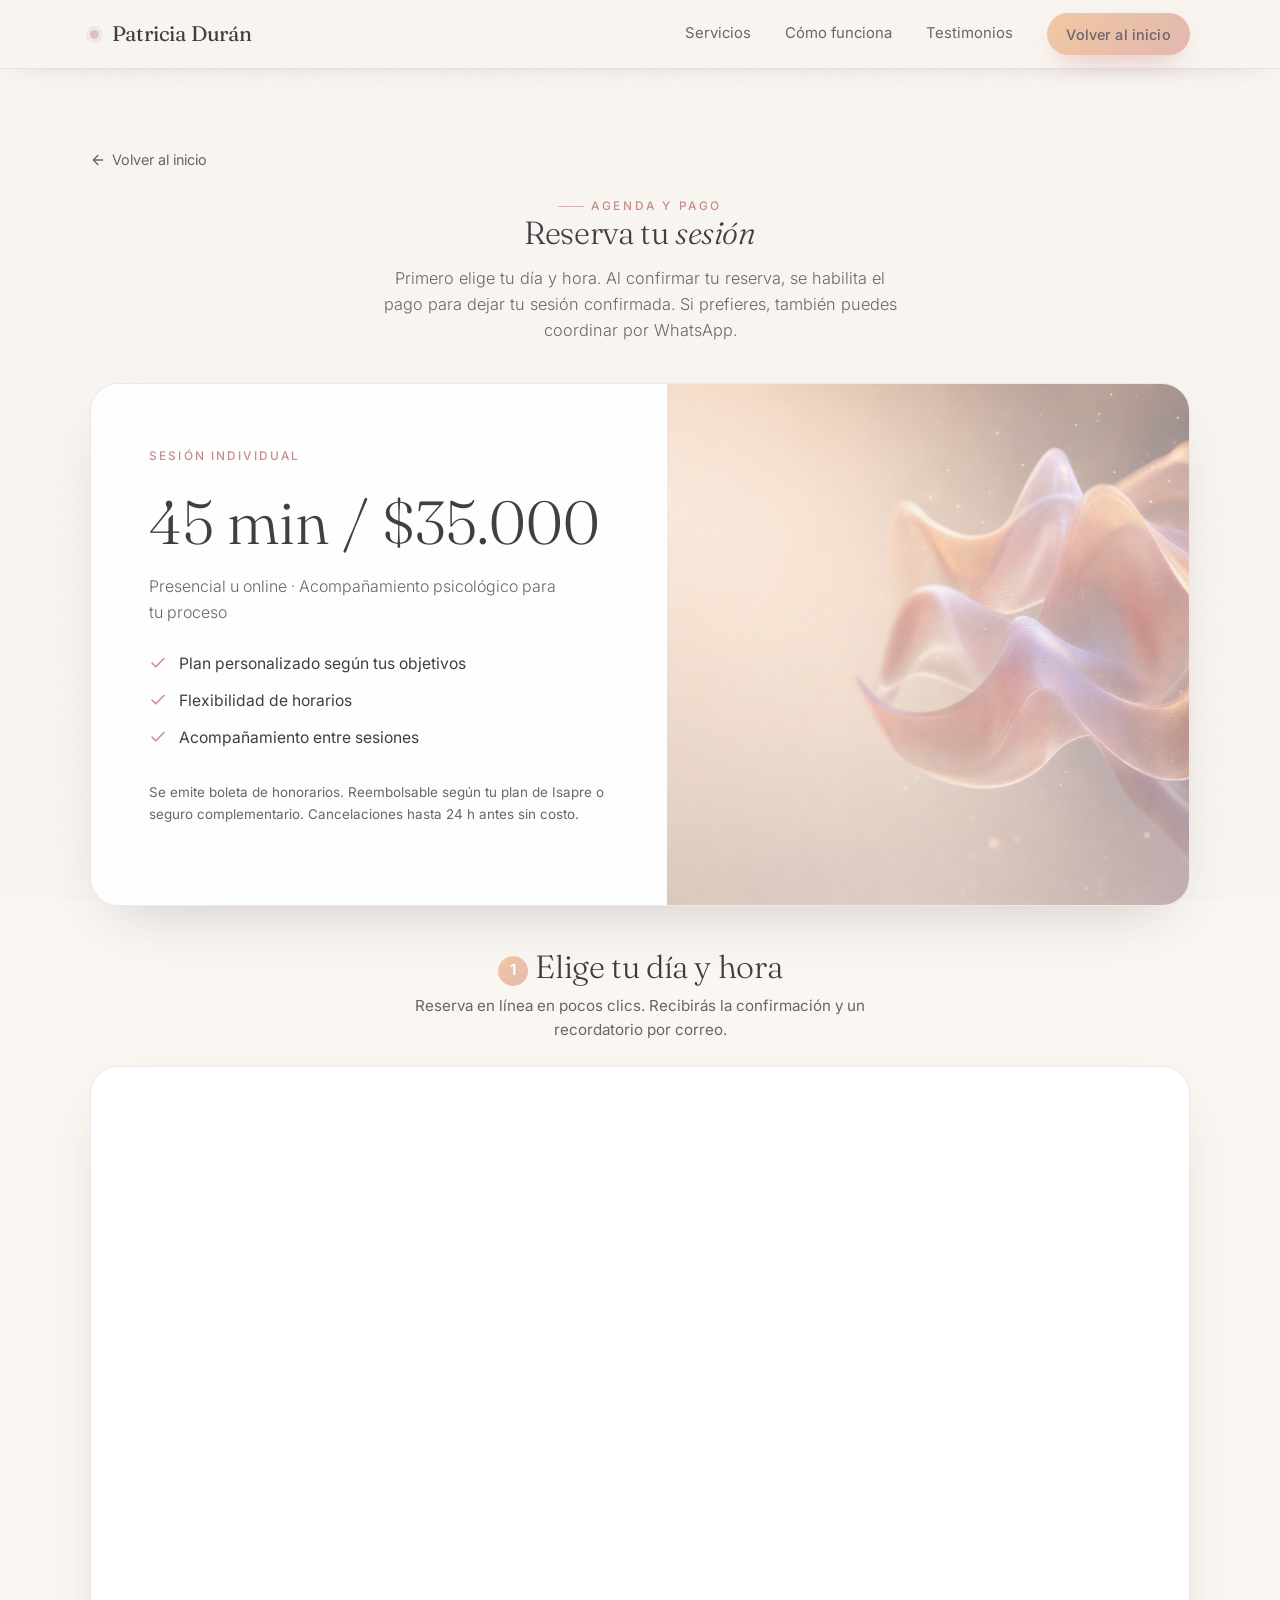
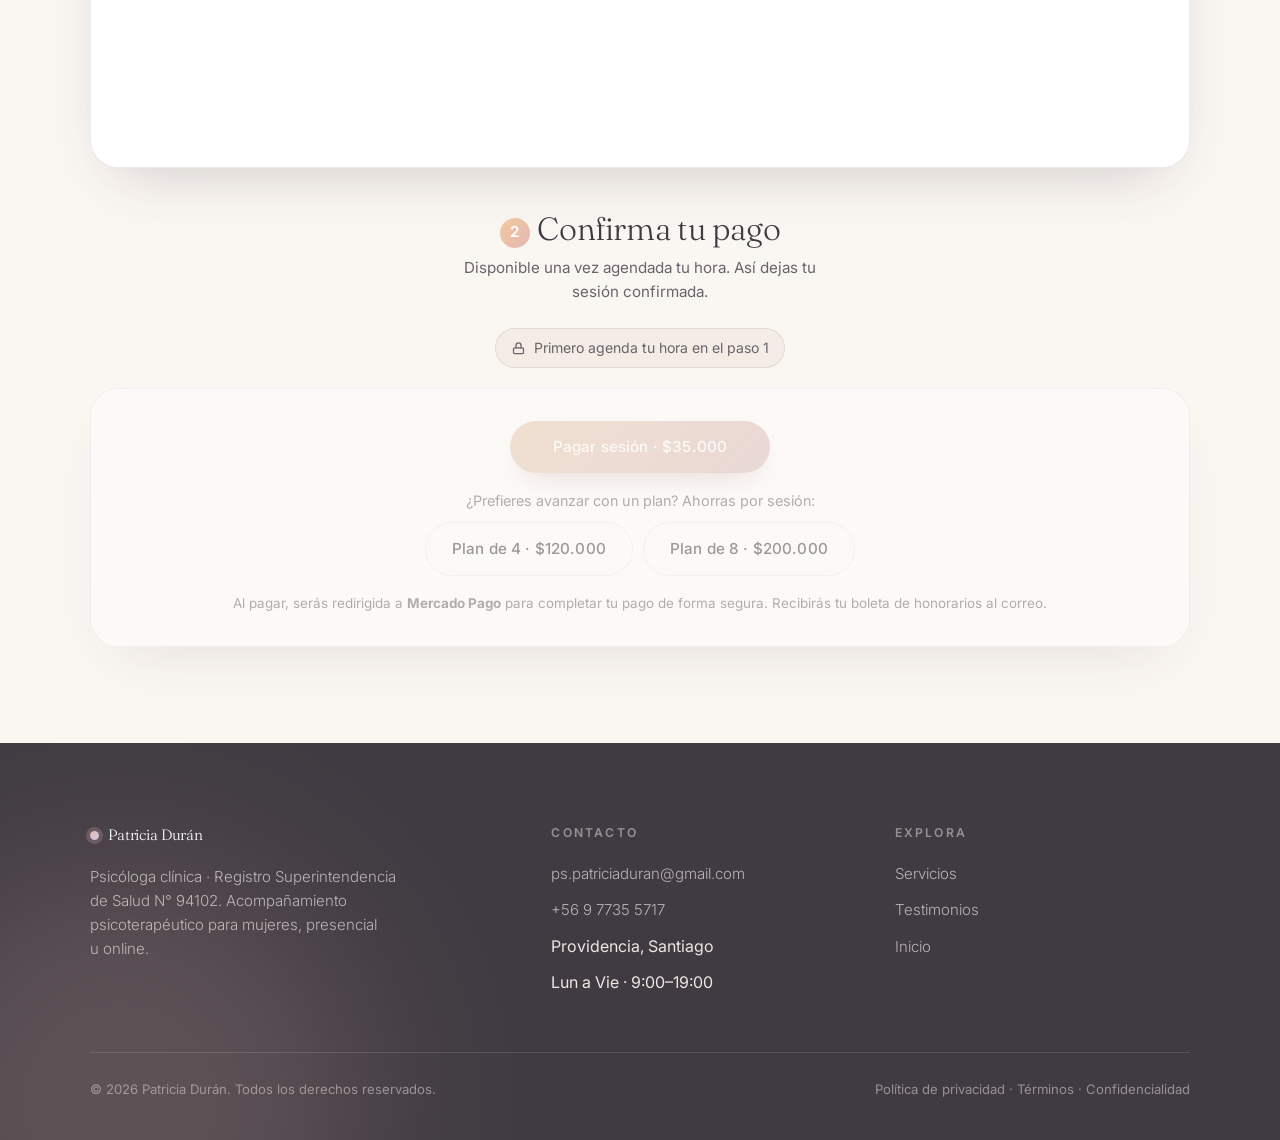
==== pago/index.html @ 0def1292 "Actualizar enlaces de Cal.com a las cuentas reales de Patricia - Home: sesión exploratoria -> patric" ====
<!DOCTYPE html>
<html lang="es">
<head>
<meta charset="UTF-8" />
<meta name="viewport" content="width=device-width, initial-scale=1.0" />
<title>Agenda y paga tu sesión · Patricia Durán — Psicóloga</title>
<meta name="description" content="Reserva tu sesión con Patricia Durán: primero eliges día y hora, y al confirmar se habilita el pago en línea de forma segura." />
<meta name="author" content="Patricia Durán" />
<meta property="og:type" content="website" />
<meta property="og:title" content="Agenda y paga tu sesión · Patricia Durán" />
<meta property="og:description" content="Primero agendas tu hora y luego completas el pago, de forma segura." />
<meta property="og:image" content="../assets/hero.png" />
<meta property="og:locale" content="es_ES" />
<meta name="theme-color" content="#FAF6F2" />
<link rel="icon" type="image/png" href="../assets/favicon.png" />
<link rel="apple-touch-icon" href="../assets/favicon.png" />

<link rel="preconnect" href="https://fonts.googleapis.com" />
<link rel="preconnect" href="https://fonts.gstatic.com" crossorigin />
<link href="https://fonts.googleapis.com/css2?family=Fraunces:ital,opsz,wght@0,9..144,300;0,9..144,400;0,9..144,500;1,9..144,300;1,9..144,400&family=Inter:wght@300;400;500;600&display=swap" rel="stylesheet" />

<link rel="stylesheet" href="../assets/styles.css" />
<style>
  /* --- específico de la página de agenda/pago --- */
  .pago-main{padding-top:148px;padding-bottom:96px;min-height:70vh}
  .pago-main .center-col{margin-bottom:8px}
  .back-link{display:inline-flex;align-items:center;gap:.4em;font-size:.9rem;color:var(--carbon-soft);margin-bottom:18px}
  .back-link:hover{color:var(--rosa-profundo)}
  .step-badge{display:inline-flex;align-items:center;justify-content:center;width:30px;height:30px;border-radius:50%;background:linear-gradient(135deg,var(--durazno),var(--rosa-sereno));color:#fff;font-family:var(--sans);font-weight:600;font-size:.95rem;margin-right:.5em;vertical-align:middle}
  .cal-inline{min-width:320px;height:700px}
  @media(max-width:760px){.cal-inline{height:760px}}

  .pay-box{border:1px solid var(--line);border-radius:var(--r-lg);background:#fff;box-shadow:var(--shadow);padding:32px 26px;text-align:center;display:flex;flex-direction:column;align-items:center;gap:14px}
  .pay-box .btn{min-width:260px}
  .pay-box .price-note{margin-top:2px}
  .pay-fallback{display:flex;flex-direction:column;align-items:center;gap:14px}
  .pay-fallback .cal-ico{width:58px;height:58px;border-radius:50%;display:flex;align-items:center;justify-content:center;background:var(--crema);border:1px solid var(--line);color:var(--rosa-profundo)}
  .pay-fallback p{max-width:44ch;color:var(--carbon-soft);margin:0}
  .pay-plans{display:none;flex-direction:column;gap:10px;align-items:center;margin-top:2px}
  .pay-plans-title{font-size:.9rem;color:var(--carbon-soft);margin:0}
  .pay-plans-btns{display:flex;gap:10px;flex-wrap:wrap;justify-content:center}
  .pay-plans-btns .btn{min-width:auto}

  /* candado: el paso 2 se habilita al agendar */
  .lock-note{display:inline-flex;align-items:center;gap:.5em;font-size:.88rem;color:var(--carbon-soft);background:var(--crema-2);border:1px solid var(--line);border-radius:999px;padding:.55em 1.1em;margin-bottom:16px}
  .ok-note{display:none;align-items:center;gap:.5em;font-size:.92rem;color:#3f7d57;background:rgba(63,125,87,.08);border:1px solid rgba(63,125,87,.3);border-radius:999px;padding:.55em 1.1em;margin-bottom:16px}
  .is-locked .pay-box{opacity:.5;filter:grayscale(.35);pointer-events:none;user-select:none;transition:opacity .5s ease,filter .5s ease}
  .pay-box{transition:opacity .5s ease,filter .5s ease}
</style>
</head>
<body>

<!-- ============ NAVBAR ============ -->
<nav class="nav scrolled" id="nav" aria-label="Navegación principal">
  <div class="wrap nav-inner">
    <a class="logo" href="../" aria-label="Patricia Durán, inicio"><span class="dot" aria-hidden="true"></span>Patricia Durán</a>
    <div class="nav-links" id="navLinks">
      <a href="../#servicios">Servicios</a>
      <a href="../#como">Cómo funciona</a>
      <a href="../#testimonios">Testimonios</a>
      <a href="../" class="btn btn-primary">Volver al inicio</a>
    </div>
    <a href="../" class="btn btn-primary nav-cta-mobile" style="padding:.6em 1.2em;font-size:.85rem">Inicio</a>
    <button class="nav-toggle" id="navToggle" aria-label="Abrir menú" aria-expanded="false" aria-controls="navLinks">
      <svg width="22" height="22" viewBox="0 0 24 24" fill="none" stroke="currentColor" stroke-width="1.6" stroke-linecap="round"><path d="M3 6h18M3 12h18M3 18h18"/></svg>
    </button>
  </div>
</nav>

<!-- ============ AGENDA + PAGO ============ -->
<main class="section pago-main" id="top">
  <div class="wrap">
    <a class="back-link" href="../">
      <svg width="16" height="16" viewBox="0 0 24 24" fill="none" stroke="currentColor" stroke-width="2" stroke-linecap="round" stroke-linejoin="round"><path d="M19 12H5M12 19l-7-7 7-7"/></svg>
      Volver al inicio
    </a>
    <div class="center-col">
      <span class="eyebrow">Agenda y pago</span>
      <h1>Reserva tu <em>sesión</em></h1>
      <p class="plans-intro" style="margin-top:14px">Primero elige tu día y hora. Al confirmar tu reserva, se habilita el pago para dejar tu sesión confirmada. Si prefieres, también puedes coordinar por WhatsApp.</p>
    </div>

    <!-- Resumen de la sesión -->
    <div class="price-card" style="margin-top:40px">
      <div class="price-body">
        <span class="tag" style="font-size:.74rem;letter-spacing:.18em;text-transform:uppercase;color:var(--rosa-profundo);font-weight:500">Sesión individual</span>
        <div class="amt"><b>45 min / $35.000</b></div>
        <p class="sub">Presencial u online · Acompañamiento psicológico para tu proceso</p>
        <ul>
          <li><svg width="18" height="18" viewBox="0 0 24 24" fill="none" stroke="currentColor" stroke-width="2" stroke-linecap="round" stroke-linejoin="round"><path d="M20 6 9 17l-5-5"/></svg>Plan personalizado según tus objetivos</li>
          <li><svg width="18" height="18" viewBox="0 0 24 24" fill="none" stroke="currentColor" stroke-width="2" stroke-linecap="round" stroke-linejoin="round"><path d="M20 6 9 17l-5-5"/></svg>Flexibilidad de horarios</li>
          <li><svg width="18" height="18" viewBox="0 0 24 24" fill="none" stroke="currentColor" stroke-width="2" stroke-linecap="round" stroke-linejoin="round"><path d="M20 6 9 17l-5-5"/></svg>Acompañamiento entre sesiones</li>
        </ul>
        <p class="price-note">Se emite boleta de honorarios. Reembolsable según tu plan de Isapre o seguro complementario. Cancelaciones hasta 24 h antes sin costo.</p>
      </div>
      <div class="price-media">
        <img src="../assets/hero.png" alt="Detalle de textura suave en tonos rosa y lavanda" loading="lazy" />
        <div class="veil" aria-hidden="true"></div>
      </div>
    </div>

    <!-- Paso 1: agendar -->
    <div class="cal-block" id="calendario">
      <h3><span class="step-badge">1</span>Elige tu día y hora</h3>
      <p class="cal-sub">Reserva en línea en pocos clics. Recibirás la confirmación y un recordatorio por correo.</p>
      <div class="cal-shell">
        <!-- El calendario de Cal.com se inserta aquí cuando CAL_LINK está configurada -->
        <div id="calInline" class="cal-inline"></div>
        <div id="calFallback" class="cal-placeholder">
          <span class="cal-ico" aria-hidden="true">
            <svg width="26" height="26" viewBox="0 0 24 24" fill="none" stroke="currentColor" stroke-width="1.6" stroke-linecap="round" stroke-linejoin="round"><rect x="3" y="4.5" width="18" height="16" rx="2.5"/><path d="M3 9h18M8 2.5v4M16 2.5v4"/></svg>
          </span>
          <p>Estamos terminando de habilitar la reserva en línea. Mientras tanto, escríbenos por WhatsApp y coordinamos tu hora con gusto.</p>
          <a href="https://wa.me/56977355717?text=Hola%2C%20me%20gustar%C3%ADa%20agendar%20una%20sesi%C3%B3n%20con%20Patricia" target="_blank" rel="noopener" class="btn btn-primary">Reservar por WhatsApp</a>
        </div>
      </div>
    </div>

    <!-- Paso 2: pagar (se habilita al agendar) -->
    <div class="cal-block is-locked" id="payStep">
      <h3><span class="step-badge">2</span>Confirma tu pago</h3>
      <p class="cal-sub">Disponible una vez agendada tu hora. Así dejas tu sesión confirmada.</p>

      <div class="center-col" style="margin-bottom:4px">
        <span class="lock-note" id="payLock" aria-live="polite">
          <svg width="15" height="15" viewBox="0 0 24 24" fill="none" stroke="currentColor" stroke-width="2" stroke-linecap="round" stroke-linejoin="round"><rect x="4" y="11" width="16" height="9" rx="2"/><path d="M8 11V7a4 4 0 0 1 8 0v4"/></svg>
          Primero agenda tu hora en el paso 1
        </span>
        <span class="ok-note" id="payUnlocked" aria-live="polite">
          <svg width="16" height="16" viewBox="0 0 24 24" fill="none" stroke="currentColor" stroke-width="2.2" stroke-linecap="round" stroke-linejoin="round"><path d="M20 6 9 17l-5-5"/></svg>
          ¡Hora reservada! Ahora completa tu pago.
        </span>
      </div>

      <div class="pay-box">
        <a id="payBtn" class="btn btn-primary" style="display:none" target="_blank" rel="noopener" aria-label="Pagar sesión individual de 35.000 pesos">Pagar sesión · $35.000</a>
        <div id="payPlans" class="pay-plans">
          <p class="pay-plans-title">¿Prefieres avanzar con un plan? Ahorras por sesión:</p>
          <div class="pay-plans-btns">
            <a id="payPlan4" class="btn btn-ghost" target="_blank" rel="noopener" aria-label="Pagar plan de 4 sesiones, 120.000 pesos">Plan de 4 · $120.000</a>
            <a id="payPlan8" class="btn btn-ghost" target="_blank" rel="noopener" aria-label="Pagar plan de 8 sesiones, 200.000 pesos">Plan de 8 · $200.000</a>
          </div>
        </div>
        <div id="payFallback" class="pay-fallback">
          <span class="cal-ico" aria-hidden="true">
            <svg width="26" height="26" viewBox="0 0 24 24" fill="none" stroke="currentColor" stroke-width="1.6" stroke-linecap="round" stroke-linejoin="round"><rect x="2.5" y="5" width="19" height="14" rx="2.5"/><path d="M2.5 9.5h19"/></svg>
          </span>
          <p>Estamos habilitando el pago en línea (Mercado Pago). Por ahora, coordina tu pago por WhatsApp y te enviamos los datos.</p>
          <a href="https://wa.me/56977355717?text=Hola%2C%20ya%20agend%C3%A9%20mi%20sesi%C3%B3n%20y%20quiero%20coordinar%20el%20pago%20con%20Patricia" target="_blank" rel="noopener" class="btn btn-primary">Coordinar pago por WhatsApp</a>
        </div>
        <p class="price-note">Al pagar, serás redirigida a <strong>Mercado Pago</strong> para completar tu pago de forma segura. Recibirás tu boleta de honorarios al correo.</p>
      </div>
    </div>

  </div>
</main>

<!-- ============ FOOTER ============ -->
<footer class="footer">
  <div class="glow" style="width:480px;height:480px;background:var(--rosa-sereno);bottom:-200px;left:-120px"></div>
  <div class="wrap">
    <div class="foot-grid">
      <div class="foot-col">
        <a class="logo" href="../"><span class="dot" aria-hidden="true"></span>Patricia Durán</a>
        <p style="max-width:34ch;margin-bottom:6px">Psicóloga clínica · Registro Superintendencia de Salud N° 94102. Acompañamiento psicoterapéutico para mujeres, presencial u online.</p>
      </div>
      <div class="foot-col">
        <h4>Contacto</h4>
        <ul>
          <li><a href="mailto:ps.patriciaduran@gmail.com">ps.patriciaduran@gmail.com</a></li>
          <li><a href="tel:+56977355717">+56 9 7735 5717</a></li>
          <li>Providencia, Santiago</li>
          <li>Lun a Vie · 9:00–19:00</li>
        </ul>
      </div>
      <div class="foot-col">
        <h4>Explora</h4>
        <ul>
          <li><a href="../#servicios">Servicios</a></li>
          <li><a href="../#testimonios">Testimonios</a></li>
          <li><a href="../">Inicio</a></li>
        </ul>
      </div>
    </div>
    <div class="foot-bottom">
      <span>© 2026 Patricia Durán. Todos los derechos reservados.</span>
      <span>Política de privacidad · Términos · Confidencialidad</span>
    </div>
  </div>
</footer>

<script>
(function(){
  /* ======================================================================
     CONFIGURACIÓN DE AGENDA Y PAGO  —  pega aquí los enlaces de Patricia
     ----------------------------------------------------------------------
     CAL_LINK : el "usuario/evento" de Cal.com de la SESIÓN de 45 min
                (SIN https://cal.com/) · ej: "patriciaduran/sesion-45min"
     PAY_URL  : enlace de pago en pesos (Mercado Pago / Flow / Khipu)
                ej: "https://mpago.la/xxxxxxx"
     FLUJO: la persona agenda primero; al confirmar la reserva se habilita
     el botón de pago automáticamente. Si CAL_LINK queda vacío, se muestra
     el respaldo por WhatsApp.
     ====================================================================== */
  var CAL_LINK  = "patricia-duran/sesion-individual";  // sesión de 45 min en Cal.com
  var PAY_URL   = "https://mpago.la/2dj81NJ";        // sesión individual $35.000
  var PAY_PLAN4 = "https://mpago.la/2D4fUy6";        // plan de 4 sesiones $120.000
  var PAY_PLAN8 = "https://mpago.la/2nVGSc8";        // plan de 8 sesiones $200.000

  /* ---- mobile menu ---- */
  var toggle = document.getElementById('navToggle');
  var links = document.getElementById('navLinks');
  if(toggle && links){
    toggle.addEventListener('click', function(){
      var open = links.classList.toggle('open');
      toggle.setAttribute('aria-expanded', open ? 'true':'false');
      toggle.setAttribute('aria-label', open ? 'Cerrar menú':'Abrir menú');
    });
    links.addEventListener('click', function(e){
      if(e.target.tagName === 'A'){ links.classList.remove('open'); toggle.setAttribute('aria-expanded','false'); }
    });
  }

  /* ---- elementos del paso de pago ---- */
  var payStep     = document.getElementById('payStep');
  var payBtn      = document.getElementById('payBtn');
  var payFallback = document.getElementById('payFallback');
  var payLock     = document.getElementById('payLock');
  var payUnlocked = document.getElementById('payUnlocked');

  var payPlans = document.getElementById('payPlans');
  var payPlan4 = document.getElementById('payPlan4');
  var payPlan8 = document.getElementById('payPlan8');

  function prepararPago(){
    // deja el botón de pago listo (o el respaldo por WhatsApp si no hay link)
    if(payBtn && PAY_URL){
      payBtn.href = PAY_URL;
      payBtn.style.display = '';
      if(payFallback) payFallback.style.display = 'none';
    }
    if(payPlan4 && PAY_PLAN4) payPlan4.href = PAY_PLAN4;
    if(payPlan8 && PAY_PLAN8) payPlan8.href = PAY_PLAN8;
    if(payPlans && (PAY_PLAN4 || PAY_PLAN8)) payPlans.style.display = 'flex';
  }
  function desbloquearPago(scroll){
    if(payStep) payStep.classList.remove('is-locked');
    if(payLock) payLock.style.display = 'none';
    if(payUnlocked) payUnlocked.style.display = 'inline-flex';
    prepararPago();
    if(scroll){
      var el = document.getElementById('payStep');
      if(el) el.scrollIntoView({ behavior: 'smooth', block: 'start' });
    }
  }

  /* ---- Calendario embebido (Cal.com) + desbloqueo del pago al agendar ---- */
  var mount = document.getElementById('calInline');
  var fallback = document.getElementById('calFallback');

  if(CAL_LINK){
    if(fallback) fallback.style.display = 'none';
    prepararPago();   // deja listo el href; el paso sigue "is-locked" hasta agendar
    (function (C, A, L) {
      var p = function (a, ar) { a.q.push(ar); };
      var d = C.document;
      C.Cal = C.Cal || function () {
        var cal = C.Cal, ar = arguments;
        if (!cal.loaded) { cal.ns = {}; cal.q = cal.q || []; d.head.appendChild(d.createElement("script")).src = A; cal.loaded = true; }
        if (ar[0] === L) {
          var api = function () { p(api, arguments); }, namespace = ar[1];
          api.q = api.q || [];
          if (typeof namespace === "string") { cal.ns[namespace] = cal.ns[namespace] || api; p(cal.ns[namespace], ar); p(cal, ["initNamespace", namespace]); }
          else p(cal, ar);
          return;
        }
        p(cal, ar);
      };
    })(window, "https://app.cal.com/embed/embed.js", "init");
    Cal("init", { origin: "https://cal.com" });
    Cal("inline", { elementOrSelector: "#calInline", calLink: CAL_LINK, config: { layout: "month_view" } });
    Cal("ui", { hideEventTypeDetails: false, layout: "month_view" });
    // Cuando la reserva se confirma en el calendario → habilita el pago
    Cal("on", { action: "bookingSuccessful", callback: function(){ desbloquearPago(true); } });
  } else {
    // Sin calendario configurado: mostramos respaldo y dejamos el pago disponible igual
    if(mount) mount.style.display = 'none';
    desbloquearPago(false);
  }
})();
</script>

</body>
</html>
---- assets/styles.css ----
/* ============ TOKENS ============ */
:root{
  --rosa-sereno:#E4B7B2;
  --lavanda:#D0C9E8;
  --durazno:#F2C9A0;
  --crema:#FAF6F2;
  --crema-2:#F4EDE6;
  --carbon:#403B42;
  --carbon-soft:#6A636B;
  --rosa-profundo:#C98B8B;
  --line:rgba(64,59,66,.10);

  --maxw:1180px;
  --pad:clamp(20px,5vw,40px);
  --r:18px;
  --r-lg:28px;
  --ease:cubic-bezier(.22,.61,.36,1);
  --ease-soft:cubic-bezier(.4,0,.2,1);
  --shadow:0 24px 60px -28px rgba(64,59,66,.28);
  --shadow-soft:0 14px 40px -24px rgba(64,59,66,.30);

  --serif:"Fraunces",Georgia,serif;
  --sans:"Inter",system-ui,-apple-system,sans-serif;
}

*{box-sizing:border-box;margin:0;padding:0}
html{scroll-behavior:smooth}
body{
  font-family:var(--sans);
  color:var(--carbon);
  background:var(--crema);
  line-height:1.6;
  -webkit-font-smoothing:antialiased;
  overflow-x:hidden;
  position:relative;
}

/* grain */
body::after{
  content:"";
  position:fixed;
  inset:0;
  z-index:9999;
  pointer-events:none;
  opacity:.045;
  background-image:url("data:image/svg+xml,%3Csvg xmlns='http://www.w3.org/2000/svg' width='180' height='180'%3E%3Cfilter id='n'%3E%3CfeTurbulence type='fractalNoise' baseFrequency='.9' numOctaves='2' stitchTiles='stitch'/%3E%3C/filter%3E%3Crect width='100%25' height='100%25' filter='url(%23n)'/%3E%3C/svg%3E");
}

img,video{display:block;max-width:100%}
a{color:inherit;text-decoration:none}
button{font-family:inherit;cursor:pointer;border:none;background:none}

::selection{background:var(--rosa-sereno);color:#fff}
:focus-visible{outline:2.5px solid var(--rosa-profundo);outline-offset:3px;border-radius:6px}

h1,h2,h3{font-family:var(--serif);font-weight:300;line-height:1.08;letter-spacing:-.012em;text-wrap:balance}
p{text-wrap:pretty}

.wrap{max-width:var(--maxw);margin-inline:auto;padding-inline:var(--pad)}

.eyebrow{
  font-family:var(--sans);
  font-size:.74rem;
  font-weight:500;
  letter-spacing:.22em;
  text-transform:uppercase;
  color:var(--rosa-profundo);
  display:inline-flex;align-items:center;gap:.6em;
}
.eyebrow::before{content:"";width:26px;height:1px;background:var(--rosa-profundo);opacity:.6}

/* buttons */
.btn{
  display:inline-flex;align-items:center;justify-content:center;gap:.55em;
  font-family:var(--sans);font-weight:500;font-size:.95rem;letter-spacing:.01em;
  padding:.92em 1.7em;border-radius:999px;
  transition:transform .4s var(--ease),box-shadow .4s var(--ease),background .4s var(--ease);
  will-change:transform;
}
.btn-primary{
  background:linear-gradient(135deg,var(--durazno),var(--rosa-sereno));
  color:#fff;
  box-shadow:0 12px 30px -12px rgba(201,139,139,.7);
}
.btn-primary:hover{transform:translateY(-2px);box-shadow:0 18px 40px -12px rgba(201,139,139,.85)}
.btn-ghost{
  background:rgba(255,255,255,.5);
  color:var(--carbon);
  border:1px solid var(--line);
  backdrop-filter:blur(6px);
}
.btn-ghost:hover{background:#fff;transform:translateY(-2px)}

/* ---- agenda actions + calendario embebido ---- */
.agenda-actions{display:flex;flex-direction:column;gap:10px;margin-top:4px}
.alt-contact{font-size:.85rem;color:var(--carbon-soft);text-align:center;margin-top:12px}
.alt-contact a{color:var(--rosa-profundo);text-decoration:underline;text-underline-offset:2px}
.cal-block{margin-top:44px;scroll-margin-top:96px}
.cal-block h3{font-family:var(--serif);font-weight:300;font-size:clamp(1.5rem,3.6vw,2rem);text-align:center;margin-bottom:8px}
.cal-block .cal-sub{text-align:center;color:var(--carbon-soft);font-size:.95rem;margin:0 auto 24px;max-width:46ch}
.cal-shell{border:1px solid var(--line);border-radius:var(--r-lg);overflow:hidden;background:#fff;box-shadow:var(--shadow)}
.calendly-inline-widget{min-width:320px;height:700px}
.cal-placeholder{display:flex;flex-direction:column;align-items:center;gap:16px;text-align:center;padding:54px 26px;background:linear-gradient(180deg,var(--crema),#fff)}
.cal-placeholder .cal-ico{width:58px;height:58px;border-radius:50%;display:flex;align-items:center;justify-content:center;background:#fff;border:1px solid var(--line);color:var(--rosa-profundo)}
.cal-placeholder p{max-width:44ch;color:var(--carbon-soft);margin:0}
.cal-placeholder .btn{margin-top:4px}
@media(max-width:760px){.calendly-inline-widget{height:760px}}

/* ============ NAVBAR ============ */
.nav{
  position:fixed;top:0;left:0;right:0;z-index:100;
  transition:background .5s var(--ease),box-shadow .5s var(--ease),padding .5s var(--ease),border-color .5s var(--ease);
  border-bottom:1px solid transparent;
  padding:22px 0;
}
.nav.scrolled{
  background:rgba(250,246,242,.72);
  backdrop-filter:blur(16px) saturate(140%);
  -webkit-backdrop-filter:blur(16px) saturate(140%);
  border-bottom-color:var(--line);
  padding:13px 0;
  box-shadow:0 8px 30px -22px rgba(64,59,66,.4);
}
.nav-inner{display:flex;align-items:center;justify-content:space-between;gap:20px}
.logo{font-family:var(--serif);font-size:1.32rem;font-weight:400;letter-spacing:-.01em;display:flex;align-items:center;gap:.6em}
.logo .dot{width:9px;height:9px;border-radius:50%;background:linear-gradient(135deg,var(--rosa-sereno),var(--lavanda));box-shadow:0 0 0 4px rgba(228,183,178,.22)}
.nav-links{display:flex;align-items:center;gap:34px}
.nav-links a{font-size:.93rem;color:var(--carbon-soft);position:relative;transition:color .3s}
.nav-links a::after{content:"";position:absolute;left:0;bottom:-6px;height:1.5px;width:0;background:var(--rosa-profundo);transition:width .35s var(--ease)}
.nav-links a:hover{color:var(--carbon)}
.nav-links a:hover::after{width:100%}
.nav .btn{padding:.66em 1.35em;font-size:.9rem}
.nav-toggle{display:none;width:42px;height:42px;border-radius:50%;align-items:center;justify-content:center;color:var(--carbon)}

/* ============ HERO ============ */
.hero{position:relative;min-height:100svh;display:flex;align-items:center;overflow:hidden;background:var(--crema)}
.hero-media{position:absolute;inset:0;z-index:0}
.hero-media img{width:100%;height:100%;object-fit:cover}
.hero-media .poster{position:absolute;inset:0}
/* cream gradient overlay for legibility on the left */
.hero-overlay{
  position:absolute;inset:0;z-index:1;
  background:
    linear-gradient(100deg, rgba(250,246,242,.96) 0%, rgba(250,246,242,.86) 26%, rgba(250,246,242,.45) 52%, rgba(250,246,242,0) 74%),
    linear-gradient(0deg, rgba(250,246,242,.55), rgba(250,246,242,0) 32%);
}
.hero-content{position:relative;z-index:2;width:100%;padding-top:90px;padding-bottom:60px;
  display:flex;align-items:center;justify-content:space-between;gap:clamp(32px,5vw,64px)}
.hero-content .inner{max-width:560px;flex:1 1 auto}
/* hero portrait */
.hero-portrait{flex:0 0 auto}
.portrait-frame{
  position:relative;width:clamp(280px,36vw,460px);aspect-ratio:4/5;border-radius:24px;overflow:hidden;
  box-shadow:var(--shadow);
  background:repeating-linear-gradient(135deg,#efe3dc,#efe3dc 10px,#f6ece6 10px,#f6ece6 20px);
}
.portrait-frame img{width:100%;height:100%;object-fit:cover}
.hero h1{font-size:clamp(2.6rem,6.4vw,4.6rem);margin:.35em 0 .5em}
.hero h1 em{font-style:italic;color:var(--rosa-profundo)}
.hero .lede{font-size:clamp(1.05rem,2.2vw,1.28rem);color:var(--carbon-soft);font-weight:300;max-width:34ch;margin-bottom:2.2em}
.hero-cta{display:flex;flex-wrap:wrap;gap:14px;align-items:center}
.hero-meta{display:flex;gap:26px;margin-top:2.6em;flex-wrap:wrap}
.hero-meta .item{display:flex;flex-direction:column;gap:2px}
.hero-meta .item b{font-family:var(--serif);font-size:1.5rem;font-weight:400;color:var(--carbon)}
.hero-meta .item span{font-size:.8rem;color:var(--carbon-soft);letter-spacing:.02em}
.scroll-cue{position:absolute;bottom:26px;left:50%;transform:translateX(-50%);z-index:2;display:flex;flex-direction:column;align-items:center;gap:8px;color:var(--carbon-soft);font-size:.7rem;letter-spacing:.2em;text-transform:uppercase}
.scroll-cue .mouse{width:22px;height:36px;border:1.5px solid rgba(64,59,66,.35);border-radius:14px;position:relative}
.scroll-cue .mouse::after{content:"";position:absolute;top:6px;left:50%;width:3px;height:7px;border-radius:3px;background:var(--rosa-profundo);transform:translateX(-50%);animation:scrollPulse 1.8s var(--ease) infinite}
@keyframes scrollPulse{0%{opacity:0;transform:translate(-50%,0)}30%{opacity:1}100%{opacity:0;transform:translate(-50%,12px)}}

/* ============ GLOWS ============ */
.glow{position:absolute;border-radius:50%;filter:blur(80px);opacity:.55;pointer-events:none;z-index:0}

/* ============ SOUND WAVE SEPARATOR ============ */
.wave-sep{position:relative;height:120px;overflow:hidden;display:flex;align-items:center}
.wave-sep svg{width:200%;height:100%;position:absolute;left:0;top:0}
.wave-line{fill:none;stroke-width:1.6;opacity:.55}
.wave-flow-1{animation:waveDrift 18s linear infinite}
.wave-flow-2{animation:waveDrift 26s linear infinite;opacity:.4}
.wave-flow-3{animation:waveDrift 34s linear infinite;opacity:.28}
@keyframes waveDrift{to{transform:translateX(-50%)}}

/* ============ SECTIONS ============ */
section{position:relative}
.section{padding:clamp(80px,12vh,150px) 0}
.center-col{max-width:760px;margin-inline:auto;text-align:center}
.section h2{font-size:clamp(2rem,4.6vw,3.2rem);margin:.5em 0 .55em}
.section h2 em{font-style:italic;color:var(--rosa-profundo)}
.lead-p{font-size:clamp(1.05rem,2vw,1.22rem);color:var(--carbon-soft);font-weight:300;line-height:1.7}

/* problema */
.problema{background:linear-gradient(180deg,var(--crema),var(--crema-2))}
.problema .center-col p{margin-bottom:1.1em}
.problema .pull{font-family:var(--serif);font-size:clamp(1.4rem,3vw,2rem);font-weight:300;font-style:italic;color:var(--carbon);line-height:1.4;margin-top:.4em}

/* ============ HEART CONNECT ============ */
.connect{padding:clamp(90px,14vh,170px) 0;background:radial-gradient(120% 90% at 50% 40%,#fff 0%,var(--crema) 60%);overflow:hidden}
.connect .center-col{max-width:680px}
.heart-stage{position:relative;width:min(440px,82vw);aspect-ratio:1/.92;margin:18px auto 0}
.heart-stage svg{width:100%;height:100%;overflow:visible}
.heart-half{transition:none}
.heart-glow{
  position:absolute;inset:8%;border-radius:50%;
  background:radial-gradient(circle,rgba(228,183,178,.85),rgba(208,201,232,.4) 45%,transparent 70%);
  filter:blur(26px);opacity:0;transform:scale(.6);pointer-events:none;
}
.connect-caption{
  font-family:var(--serif);font-style:italic;font-weight:300;
  font-size:clamp(1.3rem,3vw,1.9rem);color:var(--carbon);
  margin-top:34px;opacity:0;transform:translateY(14px);
  transition:opacity .9s var(--ease),transform .9s var(--ease);
  min-height:1.4em;
}
.connect-caption.show{opacity:1;transform:none}

/* ============ BENEFICIOS ============ */
.beneficios{background:var(--crema-2)}
.cards{display:grid;grid-template-columns:repeat(3,1fr);gap:24px;margin-top:54px}
.card{
  background:#fff;border:1px solid var(--line);border-radius:var(--r-lg);
  padding:38px 32px;box-shadow:var(--shadow-soft);
  transition:transform .5s var(--ease),box-shadow .5s var(--ease);
}
.card:hover{transform:translateY(-6px);box-shadow:var(--shadow)}
.card .ic{width:54px;height:54px;border-radius:16px;display:flex;align-items:center;justify-content:center;margin-bottom:22px;
  background:linear-gradient(135deg,rgba(228,183,178,.3),rgba(208,201,232,.3));color:var(--rosa-profundo)}
.card h3{font-size:1.42rem;margin-bottom:.5em;font-weight:400}
.card p{color:var(--carbon-soft);font-size:.98rem;font-weight:300}

/* ============ SERVICIOS ============ */
.servicios{background:linear-gradient(180deg,var(--crema-2),var(--crema))}
.modal-grid{display:grid;grid-template-columns:1fr 1fr;gap:24px;margin-top:54px}
.modal{
  position:relative;border-radius:var(--r-lg);padding:42px 38px;overflow:hidden;
  border:1px solid var(--line);background:#fff;box-shadow:var(--shadow-soft);
}
.modal.is-online{background:linear-gradient(150deg,#fff, #fbf3ef)}
.modal .tag{font-size:.74rem;letter-spacing:.18em;text-transform:uppercase;font-weight:500;color:var(--rosa-profundo)}
.modal h3{font-size:1.7rem;font-weight:400;margin:.5em 0 .5em}
.modal p{color:var(--carbon-soft);font-weight:300;margin-bottom:1.3em}
.modal ul{list-style:none;display:flex;flex-direction:column;gap:11px}
.modal li{display:flex;gap:12px;align-items:flex-start;font-size:.96rem;color:var(--carbon)}
.modal li svg{flex:none;margin-top:3px;color:var(--rosa-profundo)}
.temas{margin-top:54px;text-align:center}
.temas h3{font-size:1.4rem;font-weight:400;margin-bottom:1.4em}
.chips{display:flex;flex-wrap:wrap;gap:12px;justify-content:center;max-width:720px;margin-inline:auto}
.chip{padding:.6em 1.25em;border-radius:999px;background:rgba(255,255,255,.7);border:1px solid var(--line);font-size:.92rem;color:var(--carbon);transition:background .3s,transform .3s}
.chip:hover{background:#fff;transform:translateY(-2px)}

/* ============ TESTIMONIOS ============ */
.testimonios{background:linear-gradient(180deg,var(--crema),var(--crema-2))}
.quotes{display:grid;grid-template-columns:repeat(3,1fr);gap:24px;margin-top:54px}
.quote{
  background:#fff;border:1px solid var(--line);border-radius:var(--r-lg);
  padding:36px 32px;box-shadow:var(--shadow-soft);display:flex;flex-direction:column;gap:20px;
}
.quote .mark{font-family:var(--serif);font-size:3.2rem;line-height:.5;color:var(--rosa-sereno);height:24px}
.quote p{font-size:1.05rem;font-weight:300;color:var(--carbon);line-height:1.6;font-style:italic;flex:1}
.quote .who{display:flex;align-items:center;gap:14px}
.quote .av{width:44px;height:44px;border-radius:50%;display:flex;align-items:center;justify-content:center;font-family:var(--serif);color:#fff;font-size:1rem;background:linear-gradient(135deg,var(--rosa-sereno),var(--lavanda))}
.quote .who b{font-weight:500;font-size:.95rem;display:block}
.quote .who span{font-size:.82rem;color:var(--carbon-soft)}

/* ============ PRICING ============ */
.pricing{background:var(--crema-2)}
.price-card{
  display:grid;grid-template-columns:1.05fr .95fr;gap:0;border-radius:var(--r-lg);overflow:hidden;
  box-shadow:var(--shadow);border:1px solid var(--line);background:#fff;
}
.price-body{padding:clamp(36px,5vw,58px)}
.price-body .amt{display:flex;align-items:baseline;gap:10px;margin:.4em 0 .2em}
.price-body .amt b{font-family:var(--serif);font-size:clamp(2.6rem,6vw,3.8rem);font-weight:300;color:var(--carbon)}
.price-body .amt span{color:var(--carbon-soft);font-size:1rem}
.price-body .sub{color:var(--carbon-soft);font-weight:300;margin-bottom:1.6em}
.price-body ul{list-style:none;display:flex;flex-direction:column;gap:12px;margin:1.4em 0 2em}
.price-body li{display:flex;gap:12px;align-items:flex-start;font-size:.98rem}
.price-body li svg{flex:none;margin-top:3px;color:var(--rosa-profundo)}
.price-note{font-size:.84rem;color:var(--carbon-soft);margin-top:1.4em;line-height:1.6}
.price-media{position:relative;background:var(--crema);overflow:hidden;min-height:280px}
.price-media img{width:100%;height:100%;object-fit:cover;transform:scale(1.05)}
.price-media .veil{position:absolute;inset:0;background:linear-gradient(160deg,rgba(228,183,178,.15),rgba(208,201,232,.1))}
/* plans (planes) */
.plans-intro{text-align:center;max-width:520px;margin:46px auto 24px;color:var(--carbon-soft);font-weight:300;font-size:1.02rem}
.plans{display:grid;grid-template-columns:repeat(3,1fr);gap:20px;max-width:1000px;margin-inline:auto}
.plan{
  position:relative;background:#fff;border:1px solid var(--line);border-radius:var(--r-lg);
  padding:30px 30px;box-shadow:var(--shadow-soft);
  transition:transform .5s var(--ease),box-shadow .5s var(--ease);
}
.plan:hover{transform:translateY(-5px);box-shadow:var(--shadow)}
.plan .tag{font-size:.72rem;letter-spacing:.18em;text-transform:uppercase;font-weight:500;color:var(--rosa-profundo)}
.plan .ptotal{font-family:var(--serif);font-size:clamp(2rem,4.4vw,2.6rem);font-weight:300;color:var(--carbon);margin:.3em 0 .15em}
.plan .punit{font-size:.94rem;color:var(--carbon-soft);font-weight:300}
.plan .save{display:inline-flex;align-items:center;gap:.5em;margin-top:14px;padding:.42em 1em;border-radius:999px;
  background:linear-gradient(135deg,rgba(242,201,160,.35),rgba(228,183,178,.35));color:var(--rosa-profundo);
  font-size:.82rem;font-weight:500;letter-spacing:.01em}
.plan .desc{color:var(--carbon-soft);font-weight:300;font-size:.92rem;margin-top:16px}
.plan.is-featured{border-color:rgba(201,139,139,.4)}
.plan .badge{position:absolute;top:-11px;right:22px;font-size:.66rem;letter-spacing:.14em;text-transform:uppercase;font-weight:600;
  color:#fff;background:linear-gradient(135deg,var(--durazno),var(--rosa-sereno));padding:.42em .9em;border-radius:999px}

/* ============ FOOTER ============ */
.footer{background:var(--carbon);color:#EDE7E2;padding:80px 0 40px;position:relative;overflow:hidden}
.footer .glow{opacity:.18;filter:blur(90px)}
.foot-grid{display:grid;grid-template-columns:1.4fr 1fr 1fr;gap:48px;position:relative;z-index:1}
.footer .logo{color:#fff;margin-bottom:18px}
.footer p,.footer a{color:rgba(237,231,226,.7);font-size:.94rem;font-weight:300}
.footer a:hover{color:#fff}
.foot-col h4{font-family:var(--sans);font-size:.76rem;letter-spacing:.18em;text-transform:uppercase;color:rgba(237,231,226,.5);margin-bottom:18px;font-weight:600}
.foot-col ul{list-style:none;display:flex;flex-direction:column;gap:11px}
.socials{display:flex;gap:12px;margin-top:20px}
.socials a{width:40px;height:40px;border-radius:50%;border:1px solid rgba(237,231,226,.2);display:flex;align-items:center;justify-content:center;transition:background .3s,border-color .3s}
.socials a:hover{background:rgba(237,231,226,.12);border-color:rgba(237,231,226,.4)}
.foot-bottom{border-top:1px solid rgba(237,231,226,.14);margin-top:56px;padding-top:26px;display:flex;justify-content:space-between;gap:18px;flex-wrap:wrap;font-size:.82rem;color:rgba(237,231,226,.5)}

/* ============ REVEAL ============ */
.reveal{opacity:0;transform:translateY(26px);transition:opacity .9s var(--ease),transform .9s var(--ease)}
.reveal.in{opacity:1;transform:none}
.reveal.d1{transition-delay:.08s}
.reveal.d2{transition-delay:.16s}
.reveal.d3{transition-delay:.24s}

/* ============ RESPONSIVE ============ */
@media(max-width:920px){
  .cards,.quotes,.plans{grid-template-columns:1fr}
  .modal-grid{grid-template-columns:1fr}
  .price-card{grid-template-columns:1fr}
  .price-media{min-height:220px;order:-1}
  .foot-grid{grid-template-columns:1fr;gap:36px}
}
@media(max-width:760px){
  /* fuller cream veil so hero text stays legible over the video at full width */
  .hero-overlay{
    background:
      linear-gradient(180deg, rgba(250,246,242,.94) 0%, rgba(250,246,242,.82) 42%, rgba(250,246,242,.5) 78%, rgba(250,246,242,.35) 100%),
      linear-gradient(100deg, rgba(250,246,242,.9) 0%, rgba(250,246,242,.55) 55%, rgba(250,246,242,.2) 100%);
  }
  .hero-content{padding-top:104px;padding-bottom:84px;flex-direction:column;align-items:stretch;gap:28px}
  /* unwrap the text block so the photo can sit right after the title on mobile */
  .hero-content .inner{display:contents}
  .hero .eyebrow{order:1}
  .hero h1{order:2;margin:0}
  .hero-portrait{order:3;align-self:center}
  .hero .lede{order:4;margin-bottom:0}
  .hero-cta{order:5}
  .hero-meta{order:6;margin-top:0;gap:18px 28px}
  .portrait-frame{width:clamp(260px,76vw,380px)}
  .scroll-cue{display:none}
  .nav-links{
    position:fixed;inset:0 0 auto 0;top:0;flex-direction:column;align-items:flex-start;
    background:rgba(250,246,242,.97);backdrop-filter:blur(20px);
    padding:96px 32px 36px;gap:22px;
    transform:translateY(-110%);transition:transform .5s var(--ease);box-shadow:var(--shadow);
    height:auto;
  }
  .nav-links.open{transform:translateY(0)}
  .nav-links a{font-size:1.3rem;font-family:var(--serif)}
  .nav-links .btn{display:none}
  .nav-toggle{display:flex}
  .nav .nav-cta{display:inline-flex}
}
@media(min-width:761px){.nav-cta-mobile{display:none}}

/* reduced motion */
@media(prefers-reduced-motion:reduce){
  *,*::after,*::before{animation-duration:.001ms!important;animation-iteration-count:1!important;transition-duration:.001ms!important;scroll-behavior:auto!important}
  .reveal{opacity:1!important;transform:none!important}
}
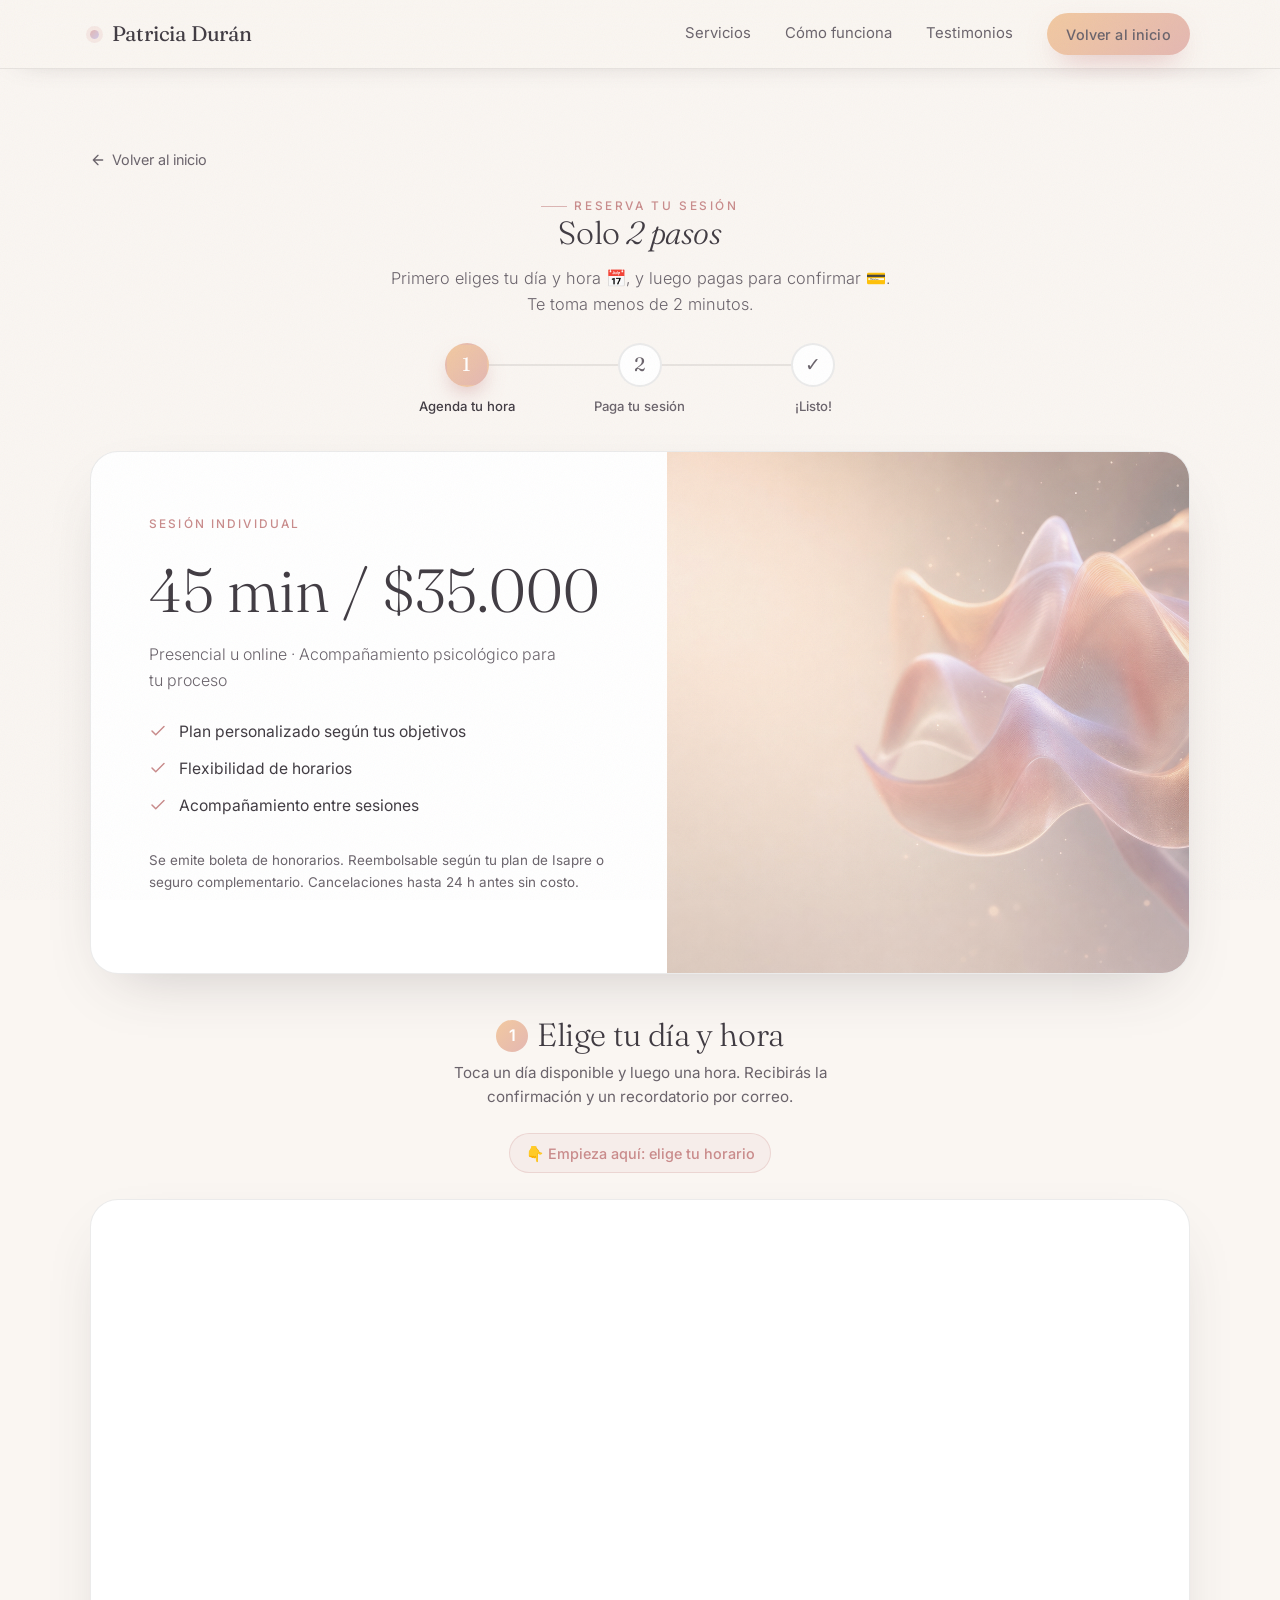
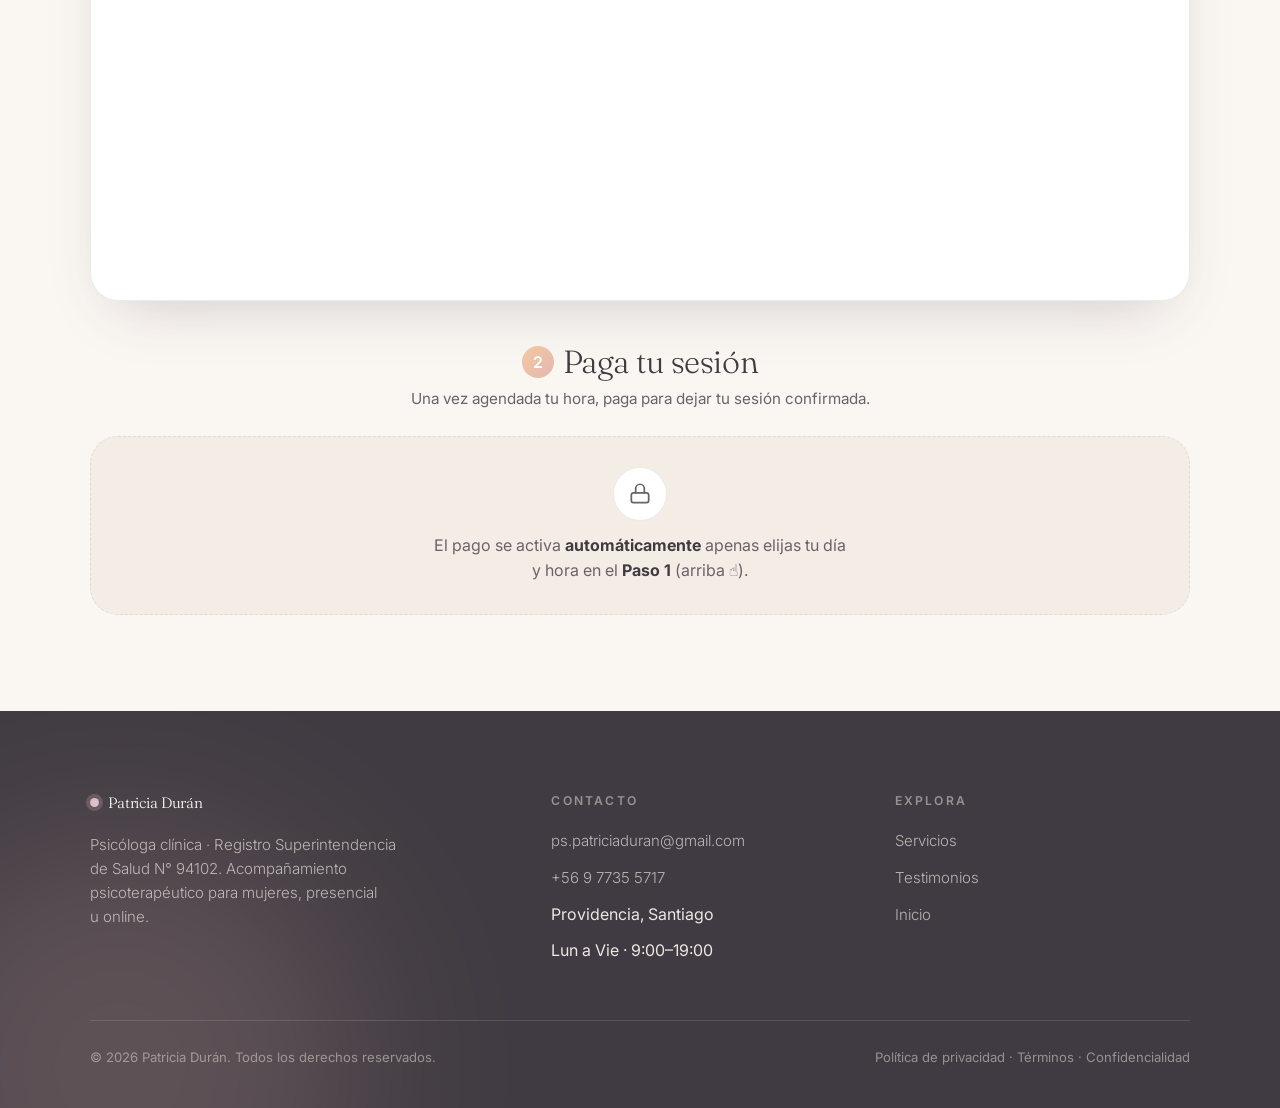
==== commit 50223afc: "Rediseñar /pago para mayor claridad - Indicador de pasos (Agenda -> Paga -> Listo) que avanza al age" ====
--- a/pago/index.html
+++ b/pago/index.html
@@ -4,11 +4,11 @@
 <meta charset="UTF-8" />
 <meta name="viewport" content="width=device-width, initial-scale=1.0" />
 <title>Agenda y paga tu sesión · Patricia Durán — Psicóloga</title>
-<meta name="description" content="Reserva tu sesión con Patricia Durán: primero eliges día y hora, y al confirmar se habilita el pago en línea de forma segura." />
+<meta name="description" content="Reserva tu sesión con Patricia Durán en 2 pasos: primero eliges día y hora, y luego pagas para confirmar, de forma segura." />
 <meta name="author" content="Patricia Durán" />
 <meta property="og:type" content="website" />
 <meta property="og:title" content="Agenda y paga tu sesión · Patricia Durán" />
-<meta property="og:description" content="Primero agendas tu hora y luego completas el pago, de forma segura." />
+<meta property="og:description" content="Reserva en 2 pasos: agenda tu hora y luego paga para confirmar." />
 <meta property="og:image" content="../assets/hero.png" />
 <meta property="og:locale" content="es_ES" />
 <meta name="theme-color" content="#FAF6F2" />
@@ -26,26 +26,51 @@
   .pago-main .center-col{margin-bottom:8px}
   .back-link{display:inline-flex;align-items:center;gap:.4em;font-size:.9rem;color:var(--carbon-soft);margin-bottom:18px}
   .back-link:hover{color:var(--rosa-profundo)}
-  .step-badge{display:inline-flex;align-items:center;justify-content:center;width:30px;height:30px;border-radius:50%;background:linear-gradient(135deg,var(--durazno),var(--rosa-sereno));color:#fff;font-family:var(--sans);font-weight:600;font-size:.95rem;margin-right:.5em;vertical-align:middle}
+
+  /* indicador de pasos */
+  .stepper{display:flex;justify-content:center;max-width:520px;margin:26px auto 8px}
+  .stepper .st{flex:1;display:flex;flex-direction:column;align-items:center;text-align:center;position:relative}
+  .stepper .st::before{content:"";position:absolute;top:21px;right:50%;width:100%;height:2px;background:var(--line);z-index:0}
+  .stepper .st:first-child::before{display:none}
+  .stepper .st .dot{position:relative;z-index:1;width:44px;height:44px;border-radius:50%;display:flex;align-items:center;justify-content:center;font-family:var(--serif);font-size:1.2rem;background:#fff;border:2px solid var(--line);color:var(--carbon-soft);transition:all .45s var(--ease)}
+  .stepper .st .lbl{font-size:.82rem;margin-top:9px;color:var(--carbon-soft);font-weight:500}
+  .stepper .st.active .dot{background:linear-gradient(135deg,var(--durazno),var(--rosa-sereno));border-color:transparent;color:#fff;box-shadow:0 10px 22px -8px rgba(201,139,139,.7)}
+  .stepper .st.active .lbl{color:var(--carbon)}
+  .stepper .st.done .dot{background:#3f7d57;border-color:transparent;color:#fff}
+  .stepper .st.done .lbl{color:#3f7d57}
+  .stepper .st.done::before{background:#3f7d57}
+
+  .step-badge{display:inline-flex;align-items:center;justify-content:center;width:32px;height:32px;border-radius:50%;background:linear-gradient(135deg,var(--durazno),var(--rosa-sereno));color:#fff;font-family:var(--sans);font-weight:600;font-size:1rem;margin-right:.55em;vertical-align:middle;flex:none}
+  .cal-block h3{display:flex;align-items:center;justify-content:center}
   .cal-inline{min-width:320px;height:700px}
   @media(max-width:760px){.cal-inline{height:760px}}
-
-  .pay-box{border:1px solid var(--line);border-radius:var(--r-lg);background:#fff;box-shadow:var(--shadow);padding:32px 26px;text-align:center;display:flex;flex-direction:column;align-items:center;gap:14px}
-  .pay-box .btn{min-width:260px}
-  .pay-box .price-note{margin-top:2px}
+  .hint{display:inline-flex;align-items:center;gap:.5em;font-size:.9rem;color:var(--rosa-profundo);font-weight:500;background:rgba(201,139,139,.08);border:1px solid rgba(201,139,139,.25);border-radius:999px;padding:.5em 1.1em;margin-bottom:18px}
+
+  /* pago */
+  .pay-box{border:1px solid var(--line);border-radius:var(--r-lg);background:#fff;box-shadow:var(--shadow);padding:34px 26px;text-align:center;display:flex;flex-direction:column;align-items:center;gap:16px}
+  .pay-box .btn{min-width:280px;font-size:1.05rem;padding:1.05em 1.8em}
   .pay-fallback{display:flex;flex-direction:column;align-items:center;gap:14px}
   .pay-fallback .cal-ico{width:58px;height:58px;border-radius:50%;display:flex;align-items:center;justify-content:center;background:var(--crema);border:1px solid var(--line);color:var(--rosa-profundo)}
   .pay-fallback p{max-width:44ch;color:var(--carbon-soft);margin:0}
-  .pay-plans{display:none;flex-direction:column;gap:10px;align-items:center;margin-top:2px}
-  .pay-plans-title{font-size:.9rem;color:var(--carbon-soft);margin:0}
-  .pay-plans-btns{display:flex;gap:10px;flex-wrap:wrap;justify-content:center}
-  .pay-plans-btns .btn{min-width:auto}
-
-  /* candado: el paso 2 se habilita al agendar */
-  .lock-note{display:inline-flex;align-items:center;gap:.5em;font-size:.88rem;color:var(--carbon-soft);background:var(--crema-2);border:1px solid var(--line);border-radius:999px;padding:.55em 1.1em;margin-bottom:16px}
-  .ok-note{display:none;align-items:center;gap:.5em;font-size:.92rem;color:#3f7d57;background:rgba(63,125,87,.08);border:1px solid rgba(63,125,87,.3);border-radius:999px;padding:.55em 1.1em;margin-bottom:16px}
-  .is-locked .pay-box{opacity:.5;filter:grayscale(.35);pointer-events:none;user-select:none;transition:opacity .5s ease,filter .5s ease}
-  .pay-box{transition:opacity .5s ease,filter .5s ease}
+
+  /* candado / bloqueo del paso 2 */
+  .lock-panel{display:flex;flex-direction:column;align-items:center;gap:12px;text-align:center;padding:30px 24px;border:1.5px dashed var(--line);border-radius:var(--r-lg);background:var(--crema-2)}
+  .lock-panel .ic{width:54px;height:54px;border-radius:50%;display:flex;align-items:center;justify-content:center;background:#fff;border:1px solid var(--line);color:var(--carbon-soft)}
+  .lock-panel p{max-width:42ch;color:var(--carbon-soft);margin:0;font-size:1rem}
+  .lock-panel b{color:var(--carbon)}
+
+  /* aviso de éxito al agendar (bien notorio) */
+  .success-banner{display:none;align-items:center;gap:14px;background:linear-gradient(135deg,rgba(63,125,87,.14),rgba(63,125,87,.05));border:1.5px solid rgba(63,125,87,.45);border-radius:18px;padding:18px 22px;margin:0 auto 20px;max-width:540px;text-align:left}
+  .success-banner .ic{flex:none;width:42px;height:42px;border-radius:50%;background:#3f7d57;color:#fff;display:flex;align-items:center;justify-content:center}
+  .success-banner .tx{font-size:1rem;color:var(--carbon)}
+  .success-banner .tx b{color:#2f6b46}
+
+  /* el paso de pago atenuado mientras está bloqueado */
+  #payContent{display:none}
+
+  /* latido del botón para llamar la atención al desbloquear */
+  @keyframes paypulse{0%{box-shadow:0 0 0 0 rgba(201,139,139,.55)}70%{box-shadow:0 0 0 16px rgba(201,139,139,0)}100%{box-shadow:0 0 0 0 rgba(201,139,139,0)}}
+  .pay-pulse{animation:paypulse 1.8s ease-out 4}
 </style>
 </head>
 <body>
@@ -75,13 +100,20 @@
       Volver al inicio
     </a>
     <div class="center-col">
-      <span class="eyebrow">Agenda y pago</span>
-      <h1>Reserva tu <em>sesión</em></h1>
-      <p class="plans-intro" style="margin-top:14px">Primero elige tu día y hora. Al confirmar tu reserva, se habilita el pago para dejar tu sesión confirmada. Si prefieres, también puedes coordinar por WhatsApp.</p>
+      <span class="eyebrow">Reserva tu sesión</span>
+      <h1>Solo <em>2 pasos</em></h1>
+      <p class="plans-intro" style="margin-top:14px">Primero eliges tu día y hora 📅, y luego pagas para confirmar 💳. Te toma menos de 2 minutos.</p>
+    </div>
+
+    <!-- Indicador de pasos -->
+    <div class="stepper" aria-hidden="true">
+      <div class="st active" id="stp1"><div class="dot">1</div><div class="lbl">Agenda tu hora</div></div>
+      <div class="st" id="stp2"><div class="dot">2</div><div class="lbl">Paga tu sesión</div></div>
+      <div class="st" id="stp3"><div class="dot">✓</div><div class="lbl">¡Listo!</div></div>
     </div>
 
     <!-- Resumen de la sesión -->
-    <div class="price-card" style="margin-top:40px">
+    <div class="price-card" style="margin-top:34px">
       <div class="price-body">
         <span class="tag" style="font-size:.74rem;letter-spacing:.18em;text-transform:uppercase;color:var(--rosa-profundo);font-weight:500">Sesión individual</span>
         <div class="amt"><b>45 min / $35.000</b></div>
@@ -102,7 +134,8 @@
     <!-- Paso 1: agendar -->
     <div class="cal-block" id="calendario">
       <h3><span class="step-badge">1</span>Elige tu día y hora</h3>
-      <p class="cal-sub">Reserva en línea en pocos clics. Recibirás la confirmación y un recordatorio por correo.</p>
+      <p class="cal-sub">Toca un día disponible y luego una hora. Recibirás la confirmación y un recordatorio por correo.</p>
+      <div class="center-col"><span class="hint">👇 Empieza aquí: elige tu horario</span></div>
       <div class="cal-shell">
         <!-- El calendario de Cal.com se inserta aquí cuando CAL_LINK está configurada -->
         <div id="calInline" class="cal-inline"></div>
@@ -117,38 +150,37 @@
     </div>
 
     <!-- Paso 2: pagar (se habilita al agendar) -->
-    <div class="cal-block is-locked" id="payStep">
-      <h3><span class="step-badge">2</span>Confirma tu pago</h3>
-      <p class="cal-sub">Disponible una vez agendada tu hora. Así dejas tu sesión confirmada.</p>
-
-      <div class="center-col" style="margin-bottom:4px">
-        <span class="lock-note" id="payLock" aria-live="polite">
-          <svg width="15" height="15" viewBox="0 0 24 24" fill="none" stroke="currentColor" stroke-width="2" stroke-linecap="round" stroke-linejoin="round"><rect x="4" y="11" width="16" height="9" rx="2"/><path d="M8 11V7a4 4 0 0 1 8 0v4"/></svg>
-          Primero agenda tu hora en el paso 1
+    <div class="cal-block" id="payStep">
+      <h3><span class="step-badge">2</span>Paga tu sesión</h3>
+      <p class="cal-sub">Una vez agendada tu hora, paga para dejar tu sesión confirmada.</p>
+
+      <!-- Estado BLOQUEADO (antes de agendar) -->
+      <div class="lock-panel" id="payLock">
+        <span class="ic" aria-hidden="true">
+          <svg width="26" height="26" viewBox="0 0 24 24" fill="none" stroke="currentColor" stroke-width="1.6" stroke-linecap="round" stroke-linejoin="round"><rect x="4" y="11" width="16" height="9" rx="2"/><path d="M8 11V7a4 4 0 0 1 8 0v4"/></svg>
         </span>
-        <span class="ok-note" id="payUnlocked" aria-live="polite">
-          <svg width="16" height="16" viewBox="0 0 24 24" fill="none" stroke="currentColor" stroke-width="2.2" stroke-linecap="round" stroke-linejoin="round"><path d="M20 6 9 17l-5-5"/></svg>
-          ¡Hora reservada! Ahora completa tu pago.
-        </span>
-      </div>
-
-      <div class="pay-box">
-        <a id="payBtn" class="btn btn-primary" style="display:none" target="_blank" rel="noopener" aria-label="Pagar sesión individual de 35.000 pesos">Pagar sesión · $35.000</a>
-        <div id="payPlans" class="pay-plans">
-          <p class="pay-plans-title">¿Prefieres avanzar con un plan? Ahorras por sesión:</p>
-          <div class="pay-plans-btns">
-            <a id="payPlan4" class="btn btn-ghost" target="_blank" rel="noopener" aria-label="Pagar plan de 4 sesiones, 120.000 pesos">Plan de 4 · $120.000</a>
-            <a id="payPlan8" class="btn btn-ghost" target="_blank" rel="noopener" aria-label="Pagar plan de 8 sesiones, 200.000 pesos">Plan de 8 · $200.000</a>
+        <p>El pago se activa <b>automáticamente</b> apenas elijas tu día y hora en el <b>Paso 1</b> (arriba ☝️).</p>
+      </div>
+
+      <!-- Estado DESBLOQUEADO (después de agendar) -->
+      <div id="payContent">
+        <div class="success-banner" id="successBanner">
+          <span class="ic" aria-hidden="true">
+            <svg width="22" height="22" viewBox="0 0 24 24" fill="none" stroke="currentColor" stroke-width="2.4" stroke-linecap="round" stroke-linejoin="round"><path d="M20 6 9 17l-5-5"/></svg>
+          </span>
+          <span class="tx"><b>¡Tu hora quedó agendada!</b> Ahora toca el botón para pagar y dejarla confirmada.</span>
+        </div>
+        <div class="pay-box">
+          <a id="payBtn" class="btn btn-primary" target="_blank" rel="noopener" aria-label="Pagar mi sesión, 35.000 pesos">Pagar mi sesión · $35.000</a>
+          <div id="payFallback" class="pay-fallback" style="display:none">
+            <span class="cal-ico" aria-hidden="true">
+              <svg width="26" height="26" viewBox="0 0 24 24" fill="none" stroke="currentColor" stroke-width="1.6" stroke-linecap="round" stroke-linejoin="round"><rect x="2.5" y="5" width="19" height="14" rx="2.5"/><path d="M2.5 9.5h19"/></svg>
+            </span>
+            <p>Coordina tu pago por WhatsApp y te enviamos los datos.</p>
+            <a href="https://wa.me/56977355717?text=Hola%2C%20ya%20agend%C3%A9%20mi%20sesi%C3%B3n%20y%20quiero%20coordinar%20el%20pago%20con%20Patricia" target="_blank" rel="noopener" class="btn btn-primary">Coordinar pago por WhatsApp</a>
           </div>
+          <p class="price-note">Al tocar el botón, se abre <strong>Mercado Pago</strong> para completar el pago de forma segura (tarjeta, débito o transferencia). Recibirás tu boleta al correo.</p>
         </div>
-        <div id="payFallback" class="pay-fallback">
-          <span class="cal-ico" aria-hidden="true">
-            <svg width="26" height="26" viewBox="0 0 24 24" fill="none" stroke="currentColor" stroke-width="1.6" stroke-linecap="round" stroke-linejoin="round"><rect x="2.5" y="5" width="19" height="14" rx="2.5"/><path d="M2.5 9.5h19"/></svg>
-          </span>
-          <p>Estamos habilitando el pago en línea (Mercado Pago). Por ahora, coordina tu pago por WhatsApp y te enviamos los datos.</p>
-          <a href="https://wa.me/56977355717?text=Hola%2C%20ya%20agend%C3%A9%20mi%20sesi%C3%B3n%20y%20quiero%20coordinar%20el%20pago%20con%20Patricia" target="_blank" rel="noopener" class="btn btn-primary">Coordinar pago por WhatsApp</a>
-        </div>
-        <p class="price-note">Al pagar, serás redirigida a <strong>Mercado Pago</strong> para completar tu pago de forma segura. Recibirás tu boleta de honorarios al correo.</p>
       </div>
     </div>
 
@@ -192,20 +224,16 @@
 <script>
 (function(){
   /* ======================================================================
-     CONFIGURACIÓN DE AGENDA Y PAGO  —  pega aquí los enlaces de Patricia
+     CONFIGURACIÓN  —  pega aquí los enlaces de Patricia
      ----------------------------------------------------------------------
-     CAL_LINK : el "usuario/evento" de Cal.com de la SESIÓN de 45 min
-                (SIN https://cal.com/) · ej: "patriciaduran/sesion-45min"
-     PAY_URL  : enlace de pago en pesos (Mercado Pago / Flow / Khipu)
-                ej: "https://mpago.la/xxxxxxx"
-     FLUJO: la persona agenda primero; al confirmar la reserva se habilita
-     el botón de pago automáticamente. Si CAL_LINK queda vacío, se muestra
-     el respaldo por WhatsApp.
+     CAL_LINK : "usuario/evento" de Cal.com de la SESIÓN (sin https://cal.com/)
+     PAY_URL  : enlace de pago en pesos de Mercado Pago (sesión individual)
+     FLUJO: la persona agenda primero; al confirmar la reserva se habilita el
+     botón de pago automáticamente. Si CAL_LINK queda vacío, se muestra el
+     respaldo por WhatsApp.
      ====================================================================== */
-  var CAL_LINK  = "patricia-duran/sesion-individual";  // sesión de 45 min en Cal.com
-  var PAY_URL   = "https://mpago.la/2dj81NJ";        // sesión individual $35.000
-  var PAY_PLAN4 = "https://mpago.la/2D4fUy6";        // plan de 4 sesiones $120.000
-  var PAY_PLAN8 = "https://mpago.la/2nVGSc8";        // plan de 8 sesiones $200.000
+  var CAL_LINK = "patricia-duran/sesion-individual";  // sesión de 45 min en Cal.com
+  var PAY_URL  = "https://mpago.la/2dj81NJ";          // sesión individual $35.000
 
   /* ---- mobile menu ---- */
   var toggle = document.getElementById('navToggle');
@@ -221,33 +249,35 @@
     });
   }
 
-  /* ---- elementos del paso de pago ---- */
-  var payStep     = document.getElementById('payStep');
+  /* ---- elementos ---- */
+  var payLock     = document.getElementById('payLock');
+  var payContent  = document.getElementById('payContent');
   var payBtn      = document.getElementById('payBtn');
   var payFallback = document.getElementById('payFallback');
-  var payLock     = document.getElementById('payLock');
-  var payUnlocked = document.getElementById('payUnlocked');
-
-  var payPlans = document.getElementById('payPlans');
-  var payPlan4 = document.getElementById('payPlan4');
-  var payPlan8 = document.getElementById('payPlan8');
+  var banner      = document.getElementById('successBanner');
+  var stp1 = document.getElementById('stp1');
+  var stp2 = document.getElementById('stp2');
 
   function prepararPago(){
-    // deja el botón de pago listo (o el respaldo por WhatsApp si no hay link)
     if(payBtn && PAY_URL){
       payBtn.href = PAY_URL;
-      payBtn.style.display = '';
       if(payFallback) payFallback.style.display = 'none';
+    } else {
+      if(payBtn) payBtn.style.display = 'none';
+      if(payFallback) payFallback.style.display = 'flex';
     }
-    if(payPlan4 && PAY_PLAN4) payPlan4.href = PAY_PLAN4;
-    if(payPlan8 && PAY_PLAN8) payPlan8.href = PAY_PLAN8;
-    if(payPlans && (PAY_PLAN4 || PAY_PLAN8)) payPlans.style.display = 'flex';
   }
+
   function desbloquearPago(scroll){
-    if(payStep) payStep.classList.remove('is-locked');
+    prepararPago();
     if(payLock) payLock.style.display = 'none';
-    if(payUnlocked) payUnlocked.style.display = 'inline-flex';
-    prepararPago();
+    if(payContent) payContent.style.display = 'block';
+    if(banner) banner.style.display = 'flex';
+    // actualizar el indicador de pasos
+    if(stp1){ stp1.classList.remove('active'); stp1.classList.add('done'); }
+    if(stp2){ stp2.classList.add('active'); }
+    // llamar la atención sobre el botón
+    if(payBtn){ payBtn.classList.add('pay-pulse'); }
     if(scroll){
       var el = document.getElementById('payStep');
       if(el) el.scrollIntoView({ behavior: 'smooth', block: 'start' });
@@ -260,7 +290,7 @@
 
   if(CAL_LINK){
     if(fallback) fallback.style.display = 'none';
-    prepararPago();   // deja listo el href; el paso sigue "is-locked" hasta agendar
+    prepararPago();   // deja listo el href; el paso sigue bloqueado hasta agendar
     (function (C, A, L) {
       var p = function (a, ar) { a.q.push(ar); };
       var d = C.document;
--- a/assets/styles.css
+++ b/assets/styles.css
@@ -182,7 +182,7 @@
 
 /* ============ SECTIONS ============ */
 section{position:relative}
-.section{padding:clamp(80px,12vh,150px) 0}
+.section{padding:clamp(80px,12vh,150px) 0;position:relative;overflow-x:clip}
 .center-col{max-width:760px;margin-inline:auto;text-align:center}
 .section h2{font-size:clamp(2rem,4.6vw,3.2rem);margin:.5em 0 .55em}
 .section h2 em{font-style:italic;color:var(--rosa-profundo)}
@@ -271,6 +271,7 @@
 .price-body .amt{display:flex;align-items:baseline;gap:10px;margin:.4em 0 .2em}
 .price-body .amt b{font-family:var(--serif);font-size:clamp(2.6rem,6vw,3.8rem);font-weight:300;color:var(--carbon)}
 .price-body .amt span{color:var(--carbon-soft);font-size:1rem}
+.price-body .amt-meta{color:var(--carbon-soft);font-size:1rem;font-weight:400;margin:-.05em 0 .55em}
 .price-body .sub{color:var(--carbon-soft);font-weight:300;margin-bottom:1.6em}
 .price-body ul{list-style:none;display:flex;flex-direction:column;gap:12px;margin:1.4em 0 2em}
 .price-body li{display:flex;gap:12px;align-items:flex-start;font-size:.98rem}
@@ -347,7 +348,7 @@
   .portrait-frame{width:clamp(260px,76vw,380px)}
   .scroll-cue{display:none}
   .nav-links{
-    position:fixed;inset:0 0 auto 0;top:0;flex-direction:column;align-items:flex-start;
+    position:fixed;top:0;left:0;right:0;width:100%;flex-direction:column;align-items:flex-start;
     background:rgba(250,246,242,.97);backdrop-filter:blur(20px);
     padding:96px 32px 36px;gap:22px;
     transform:translateY(-110%);transition:transform .5s var(--ease);box-shadow:var(--shadow);
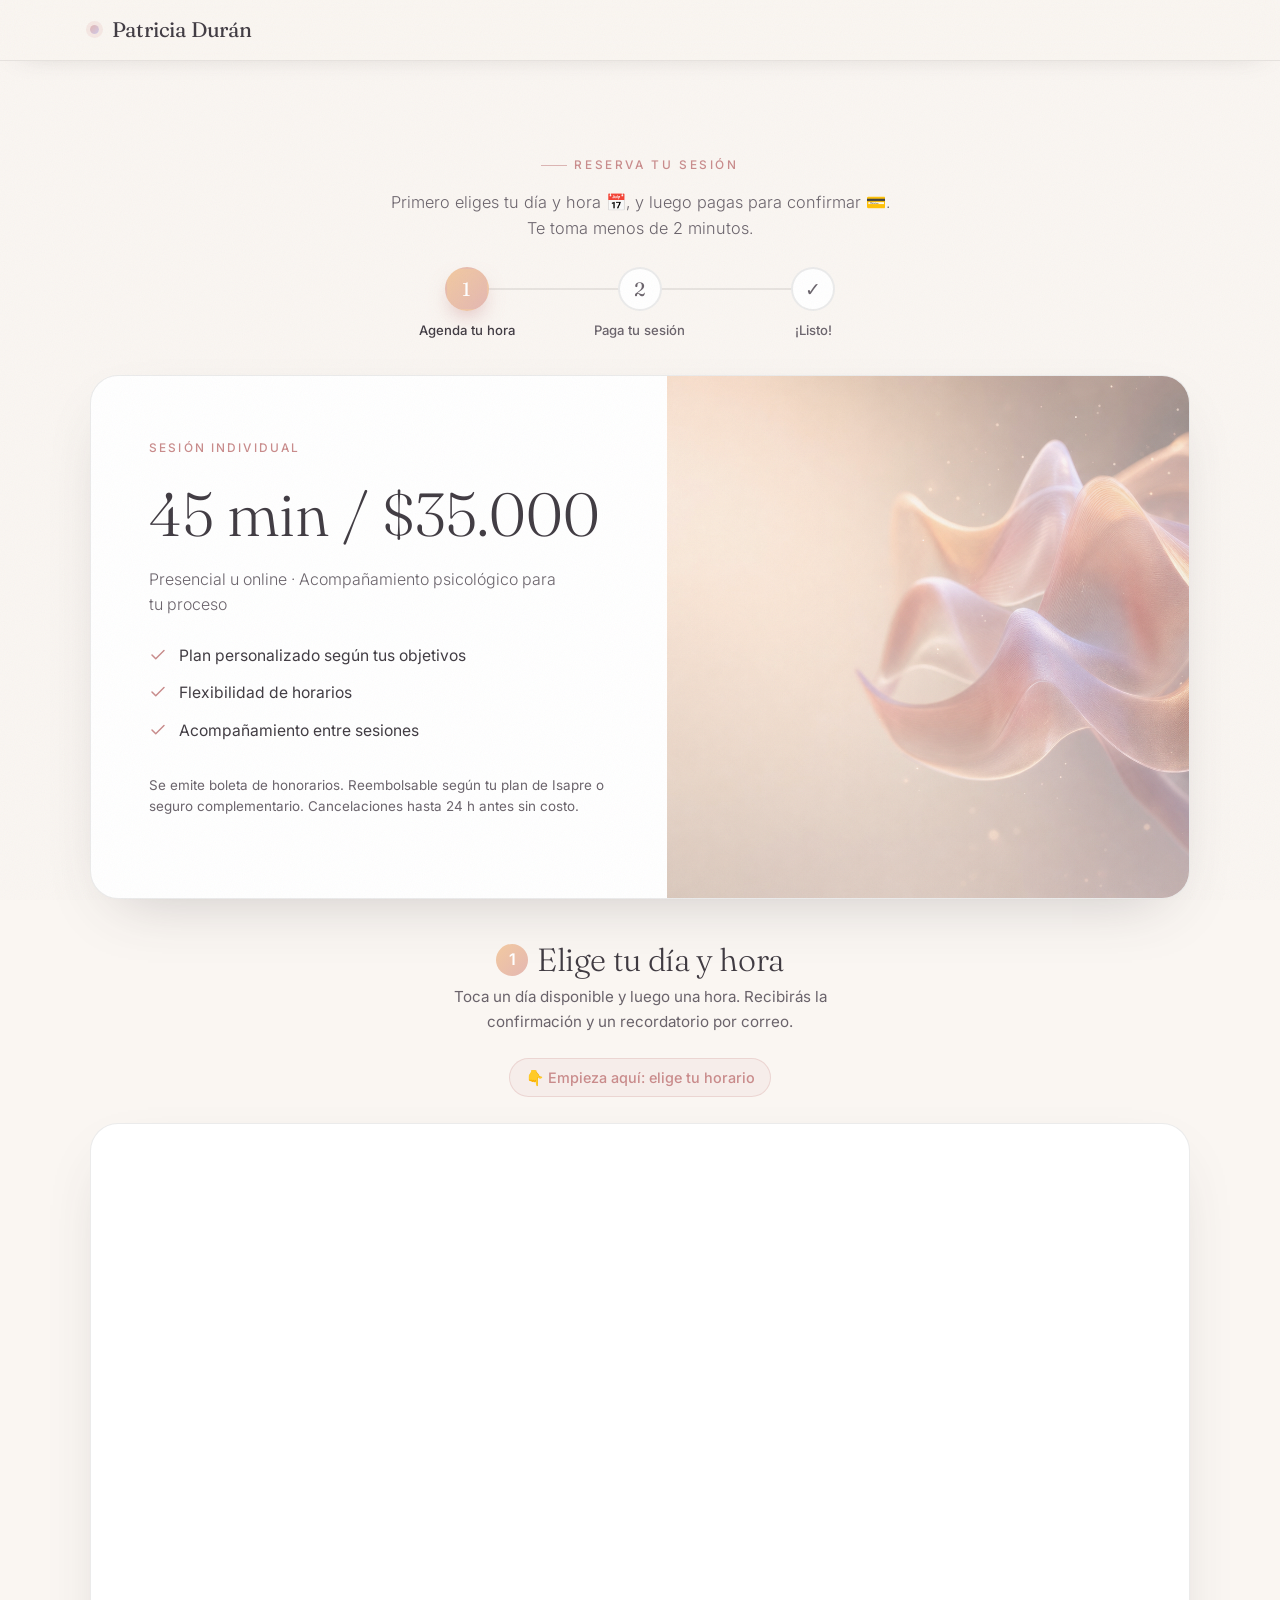
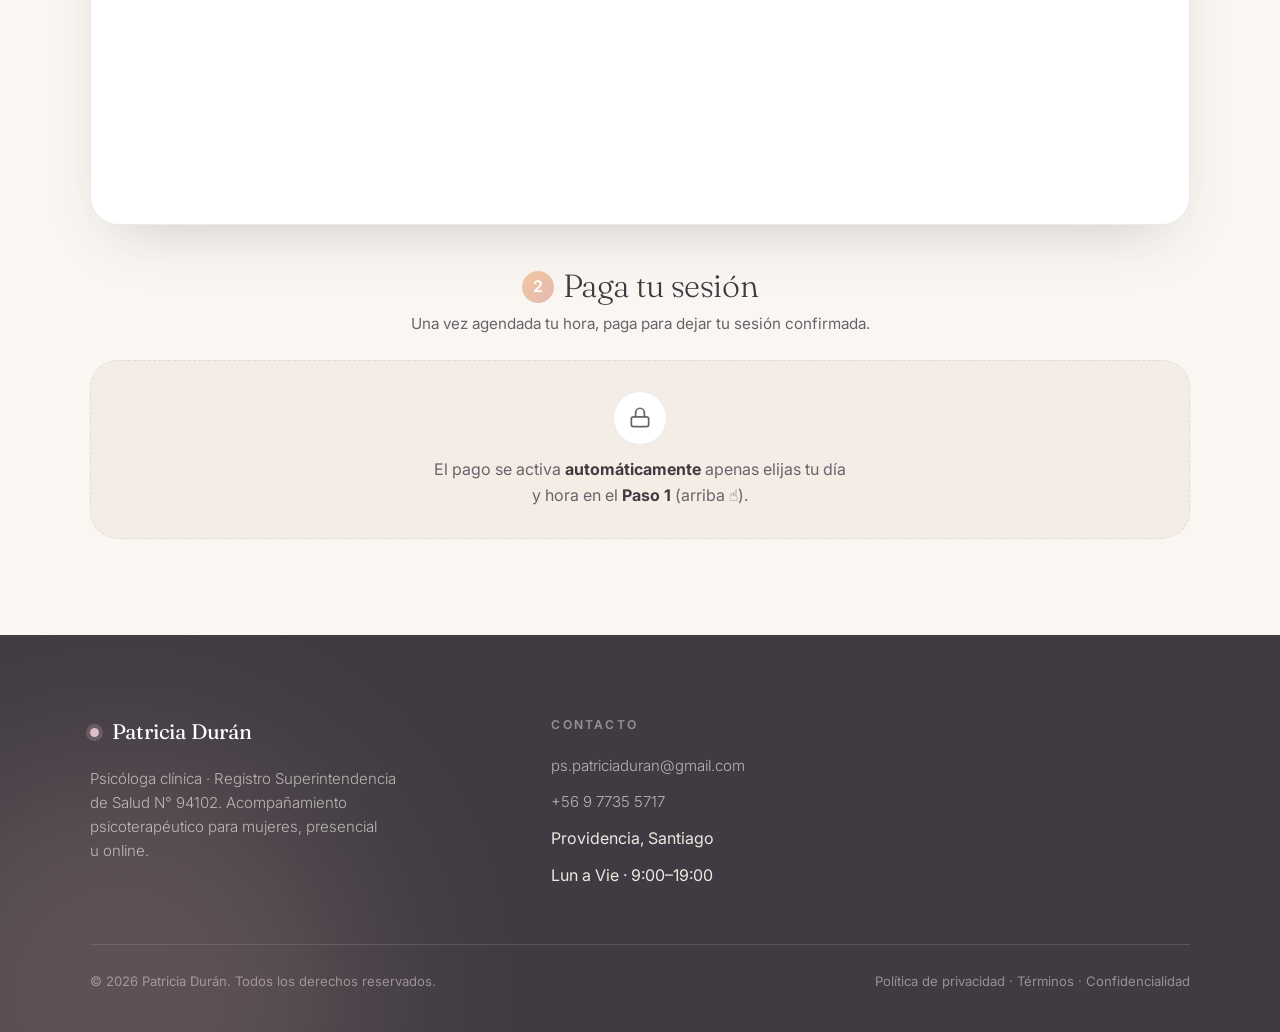
==== commit 7fbcaf6b: "Hacer /pago una página enfocada (sin salidas a la landing) - Quita el título 'Solo 2 pasos' - Nav re" ====
--- a/pago/index.html
+++ b/pago/index.html
@@ -49,6 +49,8 @@
   /* pago */
   .pay-box{border:1px solid var(--line);border-radius:var(--r-lg);background:#fff;box-shadow:var(--shadow);padding:34px 26px;text-align:center;display:flex;flex-direction:column;align-items:center;gap:16px}
   .pay-box .btn{min-width:280px;font-size:1.05rem;padding:1.05em 1.8em}
+  .pay-trust{display:flex;align-items:center;justify-content:center;gap:7px;flex-wrap:wrap;font-size:.88rem;color:var(--carbon-soft);margin-top:2px}
+  .pay-trust img{height:34px;width:auto;display:inline-block;vertical-align:middle}
   .pay-fallback{display:flex;flex-direction:column;align-items:center;gap:14px}
   .pay-fallback .cal-ico{width:58px;height:58px;border-radius:50%;display:flex;align-items:center;justify-content:center;background:var(--crema);border:1px solid var(--line);color:var(--rosa-profundo)}
   .pay-fallback p{max-width:44ch;color:var(--carbon-soft);margin:0}
@@ -76,32 +78,17 @@
 <body>
 
 <!-- ============ NAVBAR ============ -->
-<nav class="nav scrolled" id="nav" aria-label="Navegación principal">
+<nav class="nav scrolled" id="nav" aria-label="Marca">
   <div class="wrap nav-inner">
-    <a class="logo" href="../" aria-label="Patricia Durán, inicio"><span class="dot" aria-hidden="true"></span>Patricia Durán</a>
-    <div class="nav-links" id="navLinks">
-      <a href="../#servicios">Servicios</a>
-      <a href="../#como">Cómo funciona</a>
-      <a href="../#testimonios">Testimonios</a>
-      <a href="../" class="btn btn-primary">Volver al inicio</a>
-    </div>
-    <a href="../" class="btn btn-primary nav-cta-mobile" style="padding:.6em 1.2em;font-size:.85rem">Inicio</a>
-    <button class="nav-toggle" id="navToggle" aria-label="Abrir menú" aria-expanded="false" aria-controls="navLinks">
-      <svg width="22" height="22" viewBox="0 0 24 24" fill="none" stroke="currentColor" stroke-width="1.6" stroke-linecap="round"><path d="M3 6h18M3 12h18M3 18h18"/></svg>
-    </button>
+    <span class="logo"><span class="dot" aria-hidden="true"></span>Patricia Durán</span>
   </div>
 </nav>
 
 <!-- ============ AGENDA + PAGO ============ -->
 <main class="section pago-main" id="top">
   <div class="wrap">
-    <a class="back-link" href="../">
-      <svg width="16" height="16" viewBox="0 0 24 24" fill="none" stroke="currentColor" stroke-width="2" stroke-linecap="round" stroke-linejoin="round"><path d="M19 12H5M12 19l-7-7 7-7"/></svg>
-      Volver al inicio
-    </a>
     <div class="center-col">
       <span class="eyebrow">Reserva tu sesión</span>
-      <h1>Solo <em>2 pasos</em></h1>
       <p class="plans-intro" style="margin-top:14px">Primero eliges tu día y hora 📅, y luego pagas para confirmar 💳. Te toma menos de 2 minutos.</p>
     </div>
 
@@ -172,6 +159,12 @@
         </div>
         <div class="pay-box">
           <a id="payBtn" class="btn btn-primary" target="_blank" rel="noopener" aria-label="Pagar mi sesión, 35.000 pesos">Pagar mi sesión · $35.000</a>
+          <div class="pay-trust">
+            <svg width="15" height="15" viewBox="0 0 24 24" fill="none" stroke="currentColor" stroke-width="2" stroke-linecap="round" stroke-linejoin="round" aria-hidden="true"><rect x="4" y="11" width="16" height="9" rx="2"/><path d="M8 11V7a4 4 0 0 1 8 0v4"/></svg>
+            <span>Pago seguro procesado por</span>
+            <img id="mpLogo" src="../assets/Mercado_Pago.svg.png" alt="Mercado Pago" onerror="this.style.display='none';var t=document.getElementById('mpText');if(t)t.style.display='inline';" />
+            <strong id="mpText" style="display:none;color:#2D3277">Mercado Pago</strong>
+          </div>
           <div id="payFallback" class="pay-fallback" style="display:none">
             <span class="cal-ico" aria-hidden="true">
               <svg width="26" height="26" viewBox="0 0 24 24" fill="none" stroke="currentColor" stroke-width="1.6" stroke-linecap="round" stroke-linejoin="round"><rect x="2.5" y="5" width="19" height="14" rx="2.5"/><path d="M2.5 9.5h19"/></svg>
@@ -193,7 +186,7 @@
   <div class="wrap">
     <div class="foot-grid">
       <div class="foot-col">
-        <a class="logo" href="../"><span class="dot" aria-hidden="true"></span>Patricia Durán</a>
+        <span class="logo"><span class="dot" aria-hidden="true"></span>Patricia Durán</span>
         <p style="max-width:34ch;margin-bottom:6px">Psicóloga clínica · Registro Superintendencia de Salud N° 94102. Acompañamiento psicoterapéutico para mujeres, presencial u online.</p>
       </div>
       <div class="foot-col">
@@ -203,14 +196,6 @@
           <li><a href="tel:+56977355717">+56 9 7735 5717</a></li>
           <li>Providencia, Santiago</li>
           <li>Lun a Vie · 9:00–19:00</li>
-        </ul>
-      </div>
-      <div class="foot-col">
-        <h4>Explora</h4>
-        <ul>
-          <li><a href="../#servicios">Servicios</a></li>
-          <li><a href="../#testimonios">Testimonios</a></li>
-          <li><a href="../">Inicio</a></li>
         </ul>
       </div>
     </div>
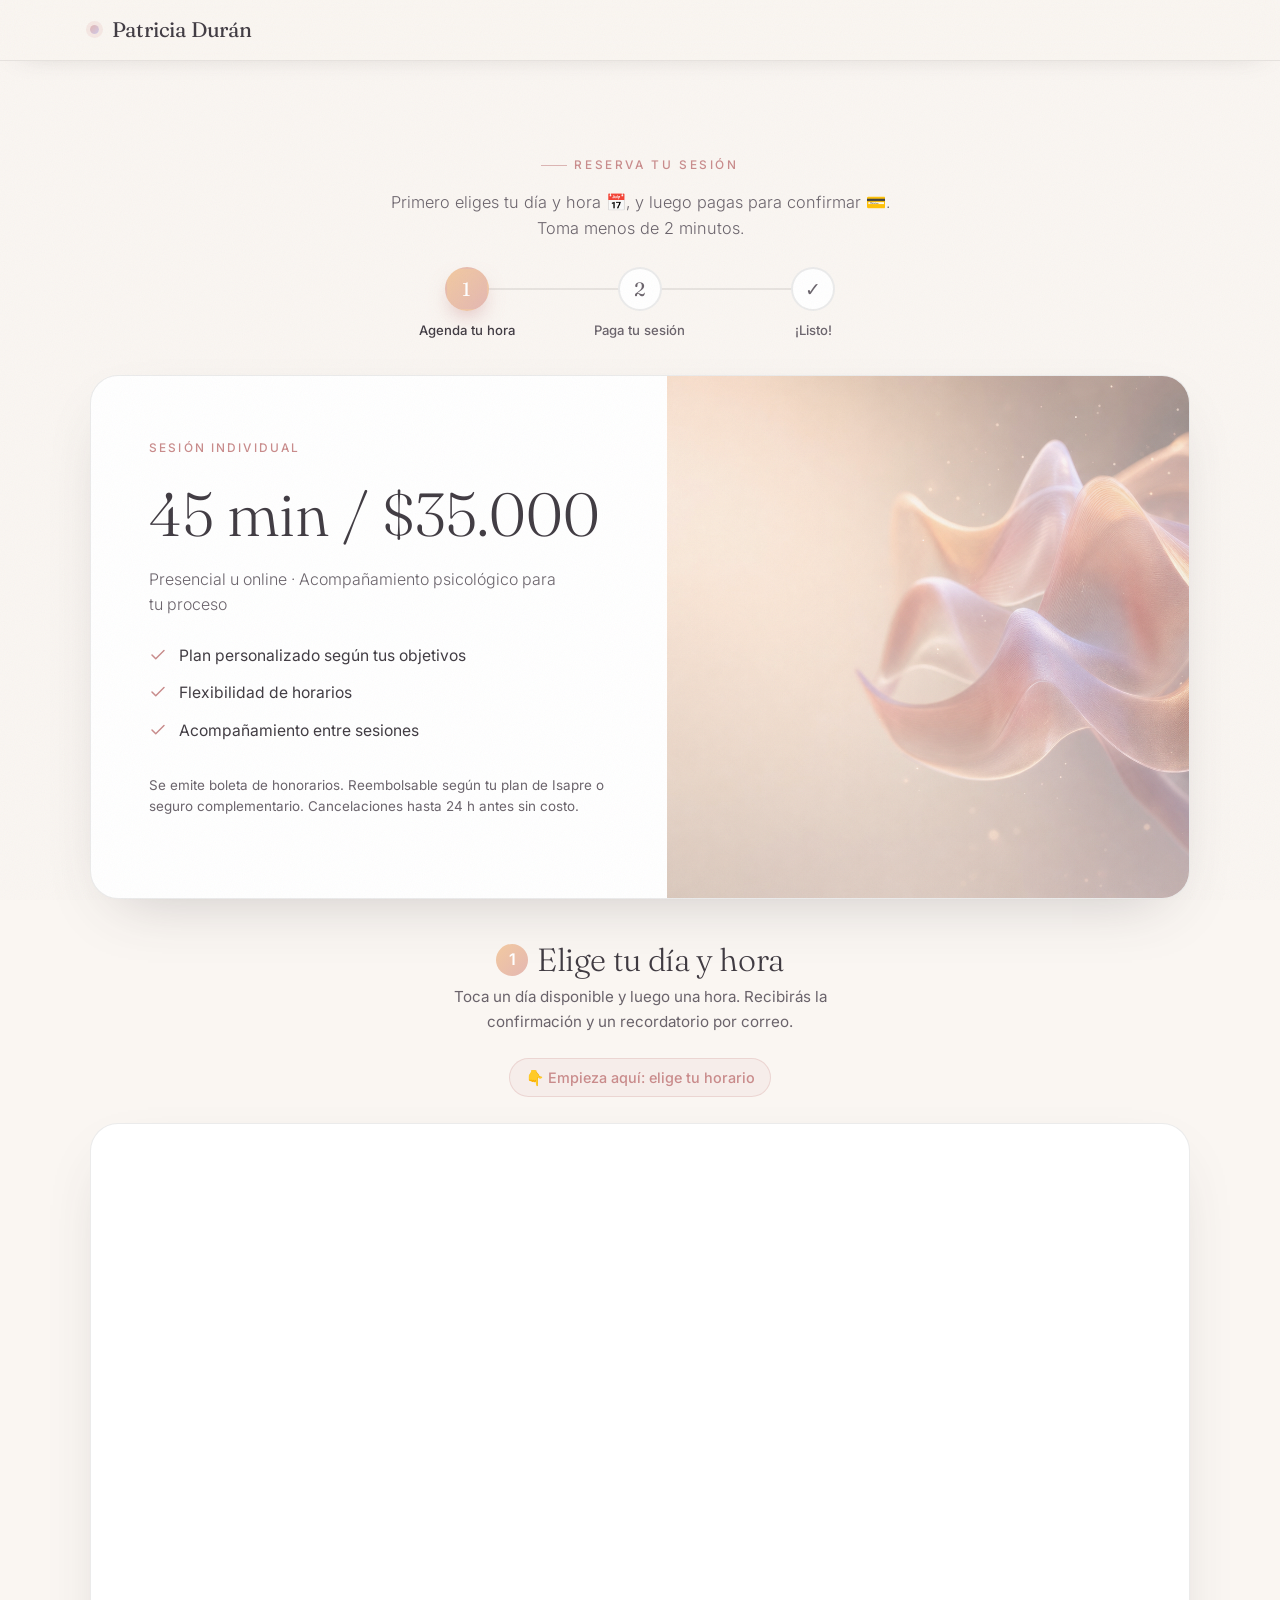
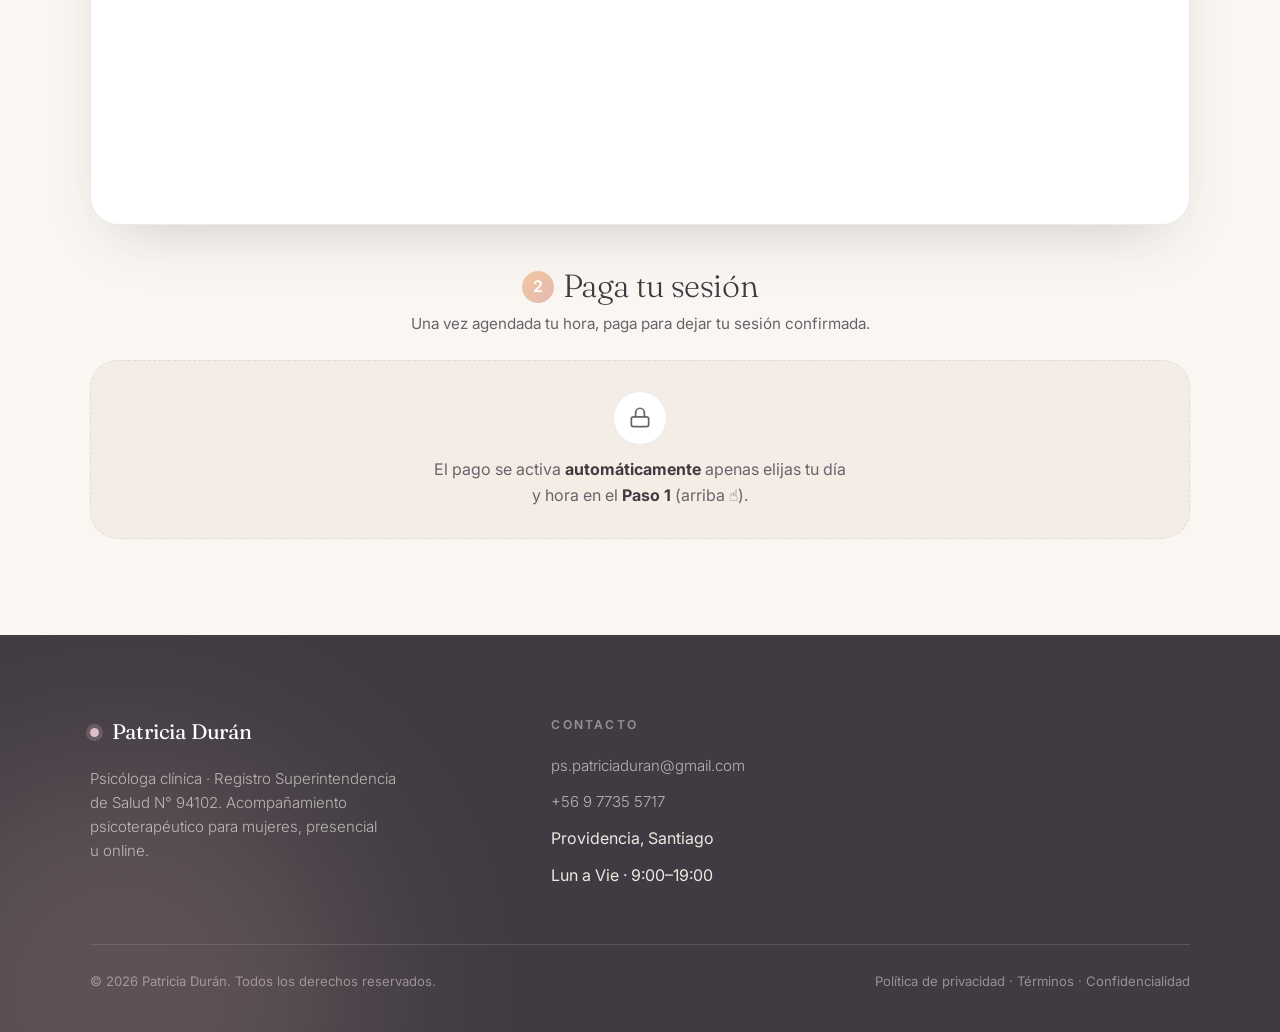
==== commit d59ea036: "Copy: 'Te toma menos de 2 minutos' -> 'Toma menos de 2 minutos' Co-Authored-By: Claude Opus 4.8 <nor" ====
--- a/pago/index.html
+++ b/pago/index.html
@@ -43,7 +43,10 @@
   .step-badge{display:inline-flex;align-items:center;justify-content:center;width:32px;height:32px;border-radius:50%;background:linear-gradient(135deg,var(--durazno),var(--rosa-sereno));color:#fff;font-family:var(--sans);font-weight:600;font-size:1rem;margin-right:.55em;vertical-align:middle;flex:none}
   .cal-block h3{display:flex;align-items:center;justify-content:center}
   .cal-inline{min-width:320px;height:700px}
-  @media(max-width:760px){.cal-inline{height:760px}}
+  @media(max-width:760px){
+    .pago-main{padding-top:104px}
+    .cal-inline{height:auto;min-height:600px}
+  }
   .hint{display:inline-flex;align-items:center;gap:.5em;font-size:.9rem;color:var(--rosa-profundo);font-weight:500;background:rgba(201,139,139,.08);border:1px solid rgba(201,139,139,.25);border-radius:999px;padding:.5em 1.1em;margin-bottom:18px}
 
   /* pago */
@@ -89,7 +92,7 @@
   <div class="wrap">
     <div class="center-col">
       <span class="eyebrow">Reserva tu sesión</span>
-      <p class="plans-intro" style="margin-top:14px">Primero eliges tu día y hora 📅, y luego pagas para confirmar 💳. Te toma menos de 2 minutos.</p>
+      <p class="plans-intro" style="margin-top:14px">Primero eliges tu día y hora 📅, y luego pagas para confirmar 💳. Toma menos de 2 minutos.</p>
     </div>
 
     <!-- Indicador de pasos -->
